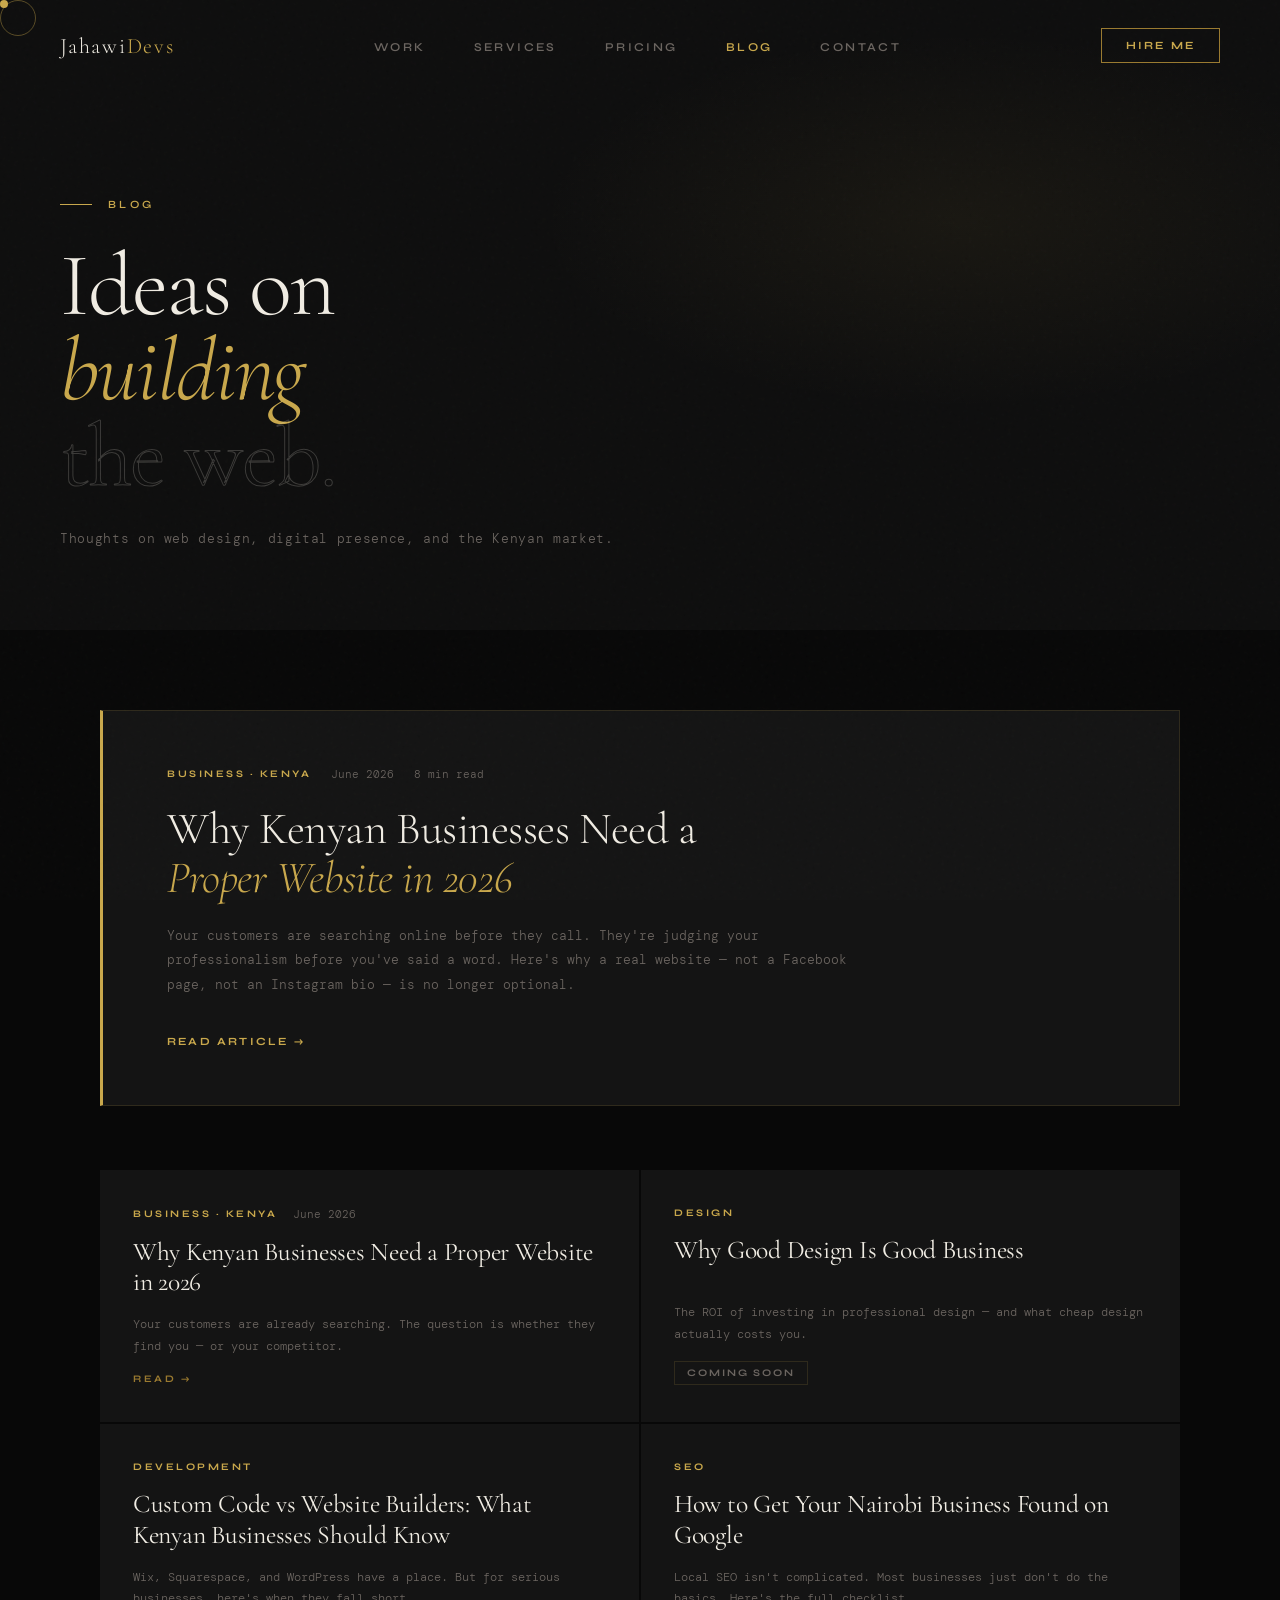
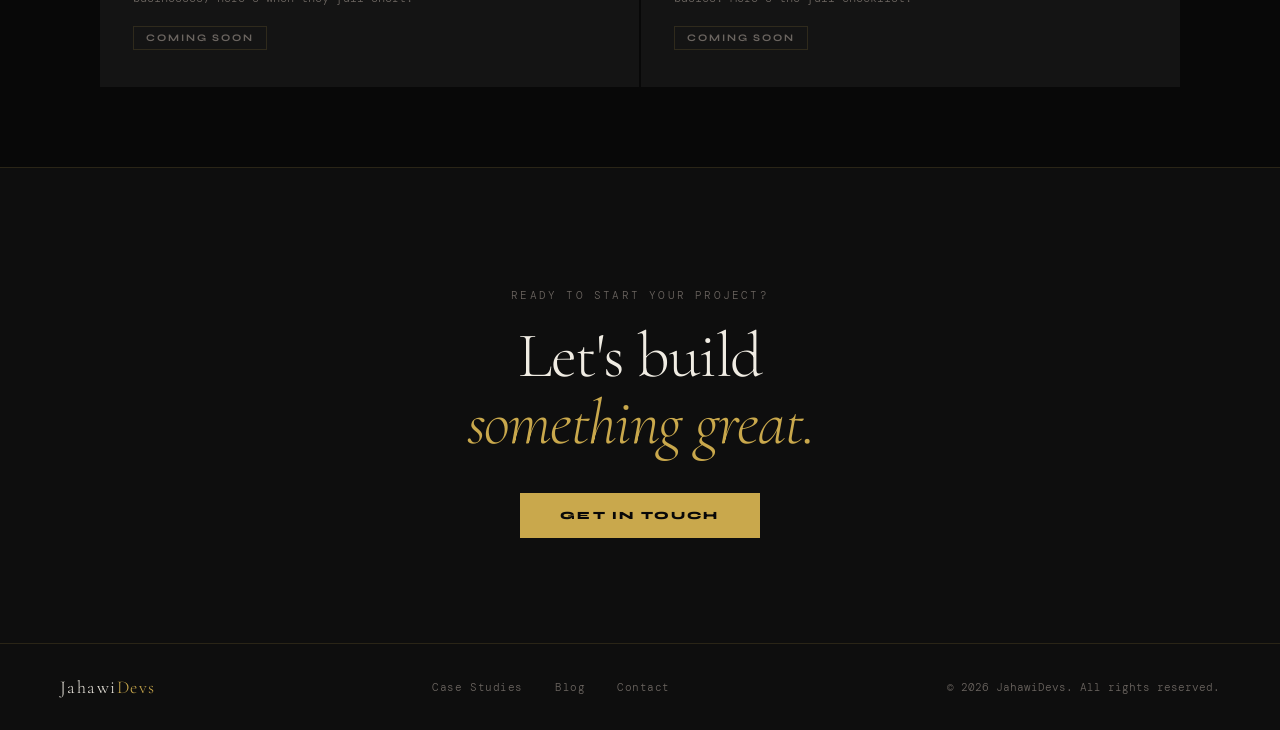
==== blog/index.html @ dc87ba96 "first commit" ====
<!doctype html>
<html lang="en">
<head>
  <meta charset="UTF-8" />
  <meta name="viewport" content="width=device-width, initial-scale=1.0" />
  <title>Blog — JahawiDevs | Web Design & Development Insights</title>
  <meta name="description" content="Thoughts on web design, digital presence, and why Kenyan businesses need to take their online identity seriously." />
  <meta property="og:title" content="Blog — JahawiDevs" />
  <meta property="og:description" content="Thoughts on web design, digital presence, and building for the Kenyan market." />
  <link rel="icon" type="image/svg+xml" href="../favicon.svg" />
  <meta name="theme-color" content="#c9a84c" />
  <link rel="preconnect" href="https://fonts.googleapis.com" />
  <link rel="preconnect" href="https://fonts.gstatic.com" crossorigin />
  <link href="https://fonts.googleapis.com/css2?family=Cormorant+Garamond:ital,wght@0,300;0,400;0,600;1,300;1,400&family=Syne:wght@400;600;700;800&family=DM+Mono:wght@300;400&display=swap" rel="stylesheet" />
  <link rel="stylesheet" href="../style.css" />
  <link rel="stylesheet" href="blog.css" />
</head>
<body>
  <div class="cursor" id="cursor"></div>
  <div class="cursor-ring" id="cursorRing"></div>

  <nav id="nav" class="scrolled">
    <a href="../index.html" class="nav-logo">Jahawi<span>Devs</span></a>
    <ul class="nav-links">
      <li><a href="../index.html#work">Work</a></li>
      <li><a href="../index.html#services">Services</a></li>
      <li><a href="../index.html#pricing">Pricing</a></li>
      <li><a href="index.html" style="color:var(--gold)">Blog</a></li>
      <li><a href="../index.html#contact">Contact</a></li>
    </ul>
    <a href="../index.html#contact" class="nav-cta">Hire Me</a>
    <button class="nav-hamburger" id="hamburger" aria-label="Open menu">
      <span></span><span></span><span></span>
    </button>
  </nav>

  <div class="nav-mobile-menu" id="mobileMenu">
    <button class="nav-mobile-close" id="mobileClose">✕</button>
    <a href="../index.html#work" class="mobile-link">Work</a>
    <a href="../index.html#services" class="mobile-link">Services</a>
    <a href="../index.html#pricing" class="mobile-link">Pricing</a>
    <a href="index.html" class="mobile-link">Blog</a>
    <a href="../index.html#contact" class="mobile-link">Contact</a>
  </div>

  <header class="blog-header">
    <div class="blog-header-bg"></div>
    <div class="blog-header-content">
      <div class="section-label reveal" style="margin-bottom:32px"><span>Blog</span></div>
      <h1 class="blog-header-title reveal">
        Ideas on<br /><em>building</em><br /><span class="outline">the web.</span>
      </h1>
      <p class="blog-header-sub reveal">Thoughts on web design, digital presence, and the Kenyan market.</p>
    </div>
  </header>

  <main class="blog-main">
    <!-- Featured post -->
    <a href="kenyan-businesses-website-2026.html" class="blog-featured reveal">
      <div class="blog-featured-meta">
        <span class="blog-tag">Business · Kenya</span>
        <span class="blog-date">June 2026</span>
        <span class="blog-read-time">8 min read</span>
      </div>
      <h2 class="blog-featured-title">Why Kenyan Businesses Need a<br /><em>Proper Website in 2026</em></h2>
      <p class="blog-featured-excerpt">Your customers are searching online before they call. They're judging your professionalism before you've said a word. Here's why a real website — not a Facebook page, not an Instagram bio — is no longer optional.</p>
      <span class="blog-read-link">Read Article →</span>
    </a>

    <!-- Post grid -->
    <div class="blog-grid">
      <!-- Placeholder cards — add more articles here -->
      <a href="kenyan-businesses-website-2026.html" class="blog-card reveal">
        <div class="blog-card-meta">
          <span class="blog-tag">Business · Kenya</span>
          <span class="blog-date">June 2026</span>
        </div>
        <h3 class="blog-card-title">Why Kenyan Businesses Need a Proper Website in 2026</h3>
        <p class="blog-card-excerpt">Your customers are already searching. The question is whether they find you — or your competitor.</p>
        <span class="blog-card-link">Read →</span>
      </a>

      <div class="blog-card blog-card-coming reveal">
        <div class="blog-card-meta">
          <span class="blog-tag">Design</span>
        </div>
        <h3 class="blog-card-title">Why Good Design Is Good Business</h3>
        <p class="blog-card-excerpt">The ROI of investing in professional design — and what cheap design actually costs you.</p>
        <span class="blog-card-coming-label">Coming Soon</span>
      </div>

      <div class="blog-card blog-card-coming reveal">
        <div class="blog-card-meta">
          <span class="blog-tag">Development</span>
        </div>
        <h3 class="blog-card-title">Custom Code vs Website Builders: What Kenyan Businesses Should Know</h3>
        <p class="blog-card-excerpt">Wix, Squarespace, and WordPress have a place. But for serious businesses, here's when they fall short.</p>
        <span class="blog-card-coming-label">Coming Soon</span>
      </div>

      <div class="blog-card blog-card-coming reveal">
        <div class="blog-card-meta">
          <span class="blog-tag">SEO</span>
        </div>
        <h3 class="blog-card-title">How to Get Your Nairobi Business Found on Google</h3>
        <p class="blog-card-excerpt">Local SEO isn't complicated. Most businesses just don't do the basics. Here's the full checklist.</p>
        <span class="blog-card-coming-label">Coming Soon</span>
      </div>
    </div>
  </main>

  <section class="blog-cta reveal">
    <p class="blog-cta-eyebrow">Ready to start your project?</p>
    <h2 class="blog-cta-heading">Let's build<br /><em>something great.</em></h2>
    <a href="../index.html#contact" class="btn-primary">Get in Touch</a>
  </section>

  <footer>
    <a href="../index.html" class="footer-logo">Jahawi<span>Devs</span></a>
    <nav class="footer-nav">
      <a href="../case-studies/divine-favour.html">Case Studies</a>
      <a href="index.html">Blog</a>
      <a href="../index.html#contact">Contact</a>
    </nav>
    <p class="footer-copy">© 2026 JahawiDevs. All rights reserved.</p>
  </footer>

  <script src="../script.js"></script>
</body>
</html>
---- style.css ----
:root {
  --black: #080808;
  --deep: #0e0e0e;
  --surface: #141414;
  --gold: #c9a84c;
  --gold-light: #e2c47a;
  --gold-dim: #9a7a30;
  --white: #f0ece3;
  --muted: #6b6560;
  --border: rgba(201, 168, 76, 0.15);
}

*,
*::before,
*::after {
  margin: 0;
  padding: 0;
  box-sizing: border-box;
}
html {
  scroll-behavior: smooth;
}
body {
  background: var(--black);
  color: var(--white);
  font-family: "Syne", sans-serif;
  overflow-x: hidden;
  cursor: none;
}

/* ─── CURSOR ─── */
.cursor {
  position: fixed;
  top: 0;
  left: 0;
  width: 8px;
  height: 8px;
  background: var(--gold);
  border-radius: 50%;
  pointer-events: none;
  z-index: 9999;
  will-change: transform;
}
.cursor-ring {
  position: fixed;
  top: 0;
  left: 0;
  width: 36px;
  height: 36px;
  border: 1px solid rgba(201, 168, 76, 0.4);
  border-radius: 50%;
  pointer-events: none;
  z-index: 9998;
  will-change: transform;
  transition:
    width 0.2s ease,
    height 0.2s ease,
    border-color 0.2s ease;
}
body:has(a:hover) .cursor-ring,
body:has(button:hover) .cursor-ring {
  width: 56px;
  height: 56px;
  border-color: var(--gold);
}

/* ─── NOISE ─── */
body::before {
  content: "";
  position: fixed;
  inset: 0;
  background-image: url("data:image/svg+xml,%3Csvg viewBox='0 0 256 256' xmlns='http://www.w3.org/2000/svg'%3E%3Cfilter id='noise'%3E%3CfeTurbulence type='fractalNoise' baseFrequency='0.9' numOctaves='4' stitchTiles='stitch'/%3E%3C/filter%3E%3Crect width='100%25' height='100%25' filter='url(%23noise)' opacity='0.04'/%3E%3C/svg%3E");
  pointer-events: none;
  z-index: 9997;
  opacity: 0.5;
}

/* ─── NAV ─── */
#nav {
  position: fixed;
  top: 0;
  left: 0;
  right: 0;
  z-index: 100;
  padding: 28px 60px;
  display: flex;
  align-items: center;
  justify-content: space-between;
  border-bottom: 1px solid transparent;
  transition: all 0.4s ease;
}
#nav.scrolled {
  background: rgba(8, 8, 8, 0.92);
  backdrop-filter: blur(20px);
  border-bottom-color: var(--border);
  padding: 20px 60px;
}
.nav-logo {
  font-family: "Cormorant Garamond", serif;
  font-size: 22px;
  font-weight: 300;
  letter-spacing: 0.08em;
  color: var(--white);
  text-decoration: none;
}
.nav-logo span {
  color: var(--gold);
}
.nav-links {
  display: flex;
  gap: 48px;
  list-style: none;
}
.nav-links a {
  color: var(--muted);
  text-decoration: none;
  font-size: 12px;
  font-weight: 600;
  letter-spacing: 0.2em;
  text-transform: uppercase;
  transition: color 0.3s;
}
.nav-links a:hover {
  color: var(--gold);
}
.nav-cta {
  background: transparent;
  border: 1px solid var(--gold-dim);
  color: var(--gold);
  padding: 10px 24px;
  font-family: "Syne", sans-serif;
  font-size: 11px;
  font-weight: 700;
  letter-spacing: 0.2em;
  text-transform: uppercase;
  cursor: none;
  transition: all 0.3s;
  text-decoration: none;
}
.nav-cta:hover {
  background: var(--gold);
  color: var(--black);
}

/* Mobile hamburger */
.nav-hamburger {
  display: none;
  flex-direction: column;
  gap: 5px;
  cursor: none;
  background: none;
  border: none;
  padding: 4px;
}
.nav-hamburger span {
  display: block;
  width: 24px;
  height: 1px;
  background: var(--white);
  transition: all 0.3s;
}
.nav-hamburger.open span:nth-child(1) {
  transform: translateY(6px) rotate(45deg);
}
.nav-hamburger.open span:nth-child(2) {
  opacity: 0;
}
.nav-hamburger.open span:nth-child(3) {
  transform: translateY(-6px) rotate(-45deg);
}

.nav-mobile-menu {
  display: none;
  position: fixed;
  inset: 0;
  background: rgba(8, 8, 8, 0.97);
  backdrop-filter: blur(20px);
  z-index: 99;
  flex-direction: column;
  align-items: center;
  justify-content: center;
  gap: 48px;
}
.nav-mobile-menu.open {
  display: flex;
}
.nav-mobile-menu a {
  font-family: "Cormorant Garamond", serif;
  font-size: 48px;
  font-weight: 300;
  color: var(--white);
  text-decoration: none;
  letter-spacing: -0.01em;
  transition: color 0.3s;
}
.nav-mobile-menu a:hover {
  color: var(--gold);
}
.nav-mobile-close {
  position: absolute;
  top: 28px;
  right: 28px;
  background: none;
  border: none;
  color: var(--muted);
  font-size: 28px;
  cursor: none;
  line-height: 1;
}

/* ─── HERO ─── */
.hero {
  min-height: 100vh;
  display: flex;
  align-items: center;
  padding: 120px 60px 0;
  position: relative;
  overflow: hidden;
}
.hero-bg {
  position: absolute;
  inset: 0;
  background:
    radial-gradient(
      ellipse 65% 55% at 72% 50%,
      rgba(201, 168, 76, 0.08) 0%,
      transparent 65%
    ),
    radial-gradient(
      ellipse 45% 65% at 18% 82%,
      rgba(201, 168, 76, 0.05) 0%,
      transparent 55%
    );
}
.hero-line {
  position: absolute;
  top: 0;
  bottom: 0;
  right: 38%;
  width: 1px;
  background: linear-gradient(
    to bottom,
    transparent,
    rgba(201, 168, 76, 0.35) 30%,
    rgba(201, 168, 76, 0.35) 70%,
    transparent
  );
  opacity: 0;
  animation: fadeIn 1.2s 0.8s forwards;
}
.hero-content {
  position: relative;
  z-index: 2;
  max-width: 760px;
  opacity: 0;
  transform: translateY(30px);
  animation: heroIn 1s 0.3s cubic-bezier(0.16, 1, 0.3, 1) forwards;
}
.hero-eyebrow {
  display: flex;
  align-items: center;
  gap: 16px;
  margin-bottom: 40px;
}
.hero-eyebrow::before {
  content: "";
  width: 48px;
  height: 1px;
  background: var(--gold);
}
.hero-eyebrow span {
  font-size: 11px;
  font-weight: 600;
  letter-spacing: 0.3em;
  text-transform: uppercase;
  color: var(--gold);
}
.hero-title {
  font-family: "Cormorant Garamond", serif;
  font-size: clamp(64px, 8vw, 110px);
  font-weight: 300;
  line-height: 0.95;
  letter-spacing: -0.02em;
  margin-bottom: 16px;
}
.hero-title em {
  font-style: italic;
  color: var(--gold);
}
.hero-title .outline {
  -webkit-text-stroke: 1px rgba(240, 236, 227, 0.25);
  color: transparent;
}
.hero-sub {
  font-family: "DM Mono", monospace;
  font-size: 13px;
  font-weight: 300;
  color: var(--muted);
  letter-spacing: 0.08em;
  margin: 40px 0 56px;
  max-width: 480px;
  line-height: 1.8;
}
.hero-actions {
  display: flex;
  gap: 20px;
  align-items: center;
}
.btn-primary {
  background: var(--gold);
  color: var(--black);
  padding: 16px 40px;
  font-family: "Syne", sans-serif;
  font-size: 11px;
  font-weight: 800;
  letter-spacing: 0.2em;
  text-transform: uppercase;
  text-decoration: none;
  transition:
    background 0.3s,
    transform 0.3s;
  cursor: none;
}
.btn-primary:hover {
  background: var(--gold-light);
  transform: translateY(-2px);
}
.btn-ghost {
  color: var(--muted);
  font-size: 11px;
  font-weight: 600;
  letter-spacing: 0.2em;
  text-transform: uppercase;
  text-decoration: none;
  display: flex;
  align-items: center;
  gap: 10px;
  transition: color 0.3s;
  cursor: none;
}
.btn-ghost::after {
  content: "→";
  transition: transform 0.3s;
}
.btn-ghost:hover {
  color: var(--white);
}
.btn-ghost:hover::after {
  transform: translateX(6px);
}

.hero-scroll {
  position: absolute;
  bottom: 48px;
  left: 60px;
  display: flex;
  align-items: center;
  gap: 16px;
  opacity: 0;
  animation: fadeIn 1s 1.4s forwards;
}
.scroll-line {
  width: 1px;
  height: 48px;
  background: linear-gradient(to bottom, var(--gold), transparent);
  animation: scrollPulse 2s ease-in-out infinite;
}
.scroll-text {
  font-size: 10px;
  font-weight: 600;
  letter-spacing: 0.3em;
  text-transform: uppercase;
  color: var(--muted);
  writing-mode: vertical-rl;
}

/* ─── MARQUEE ─── */
.marquee-wrap {
  overflow: hidden;
  border-top: 1px solid var(--border);
  border-bottom: 1px solid var(--border);
  padding: 20px 0;
  background: var(--deep);
}
.marquee-track {
  display: flex;
  animation: marquee 20s linear infinite;
  width: max-content;
}
.marquee-item {
  display: flex;
  align-items: center;
  gap: 32px;
  padding: 0 32px;
  white-space: nowrap;
  font-size: 11px;
  font-weight: 600;
  letter-spacing: 0.25em;
  text-transform: uppercase;
  color: var(--muted);
}
.marquee-dot {
  width: 4px;
  height: 4px;
  border-radius: 50%;
  background: var(--gold);
  flex-shrink: 0;
}

/* ─── SECTIONS ─── */
section {
  padding: 120px 60px;
}
.section-label {
  display: flex;
  align-items: center;
  gap: 16px;
  margin-bottom: 80px;
}
.section-label::before {
  content: "";
  width: 32px;
  height: 1px;
  background: var(--gold);
}
.section-label span {
  font-size: 11px;
  font-weight: 600;
  letter-spacing: 0.3em;
  text-transform: uppercase;
  color: var(--gold);
}

/* ─── ABOUT ─── */
.about {
  background: var(--deep);
}
.about-grid {
  display: grid;
  grid-template-columns: 1fr 1fr;
  gap: 80px;
  align-items: start;
}
.about-heading {
  font-family: "Cormorant Garamond", serif;
  font-size: clamp(40px, 4vw, 60px);
  font-weight: 300;
  line-height: 1.1;
  letter-spacing: -0.01em;
}
.about-heading em {
  font-style: italic;
  color: var(--gold);
}
.about-body p {
  font-family: "DM Mono", monospace;
  font-size: 14px;
  font-weight: 300;
  color: var(--muted);
  line-height: 1.9;
  margin-bottom: 24px;
}
.about-body p strong {
  color: var(--white);
  font-weight: 400;
}
.about-stats {
  display: grid;
  grid-template-columns: 1fr 1fr;
  gap: 1px;
  background: var(--border);
  margin-top: 48px;
  border: 1px solid var(--border);
}
.stat {
  background: var(--deep);
  padding: 28px 24px;
}
.stat-num {
  font-family: "Cormorant Garamond", serif;
  font-size: 48px;
  font-weight: 300;
  color: var(--gold);
  line-height: 1;
  display: block;
}
.stat-label {
  font-size: 10px;
  font-weight: 600;
  letter-spacing: 0.2em;
  text-transform: uppercase;
  color: var(--muted);
  margin-top: 8px;
  display: block;
}

/* ─── SERVICES ─── */
.services {
  background: var(--black);
}
.services-heading {
  font-family: "Cormorant Garamond", serif;
  font-size: clamp(40px, 5vw, 72px);
  font-weight: 300;
  line-height: 1.05;
  letter-spacing: -0.02em;
  margin-bottom: 80px;
  max-width: 700px;
}
.services-heading em {
  font-style: italic;
  color: var(--gold);
}
.services-list {
  display: flex;
  flex-direction: column;
}
.service-item {
  border-top: 1px solid var(--border);
  padding: 40px 0;
  display: grid;
  grid-template-columns: 60px 1fr 1fr auto;
  gap: 40px;
  align-items: center;
  transition: padding-left 0.3s ease;
  cursor: none;
}
.service-item:last-child {
  border-bottom: 1px solid var(--border);
}
.service-item:hover {
  padding-left: 20px;
}
.service-item:hover .service-num {
  color: var(--gold);
}
.service-num {
  font-family: "DM Mono", monospace;
  font-size: 12px;
  color: var(--muted);
  transition: color 0.3s;
}
.service-name {
  font-family: "Cormorant Garamond", serif;
  font-size: 28px;
  font-weight: 400;
  letter-spacing: -0.01em;
}
.service-desc {
  font-family: "DM Mono", monospace;
  font-size: 12px;
  color: var(--muted);
  line-height: 1.7;
  font-weight: 300;
}
.service-arrow {
  color: var(--gold-dim);
  font-size: 20px;
  transition:
    transform 0.3s,
    color 0.3s;
}
.service-item:hover .service-arrow {
  transform: translate(6px, -6px);
  color: var(--gold);
}

/* ─── WORK ─── */
.work {
  background: var(--deep);
}
.work-header {
  margin-bottom: 72px;
}
.work-heading {
  font-family: "Cormorant Garamond", serif;
  font-size: clamp(40px, 5vw, 72px);
  font-weight: 300;
  letter-spacing: -0.02em;
  margin-bottom: 16px;
}
.work-heading em {
  font-style: italic;
  color: var(--gold);
}
.work-sub {
  font-family: "DM Mono", monospace;
  font-size: 12px;
  color: var(--muted);
  font-weight: 300;
}
/* ─── PROJECT CARDS ─── */
.projects-grid {
  display: flex;
  flex-direction: column;
  gap: 2px;
}

.project-card {
  background: var(--surface);
  overflow: hidden;
  transition: background 0.3s;
  cursor: none;
}
.project-card:not(.project-cta):hover {
  background: #181818;
}
.project-card:not(.project-cta) {
  border-left: 2px solid transparent;
  transition:
    background 0.3s,
    border-color 0.3s;
}
.project-card:not(.project-cta):first-child {
  border-left-color: var(--gold);
}
.project-card:not(.project-cta):hover {
  border-left-color: var(--gold);
}

.project-card-inner {
  display: grid;
  grid-template-columns: 1fr 1.4fr 1fr auto;
  gap: 40px;
  align-items: start;
  padding: 48px 48px;
}

.project-col-main {
  display: flex;
  flex-direction: column;
  gap: 16px;
}
.project-tag {
  font-size: 10px;
  font-weight: 700;
  letter-spacing: 0.3em;
  text-transform: uppercase;
  color: var(--gold);
}
.project-title {
  font-family: "Cormorant Garamond", serif;
  font-size: clamp(28px, 2.5vw, 40px);
  font-weight: 300;
  line-height: 1.05;
  letter-spacing: -0.01em;
  color: var(--white);
}

.project-col-desc {
  padding-top: 4px;
}
.project-desc {
  font-family: "DM Mono", monospace;
  font-size: 12px;
  color: var(--muted);
  line-height: 1.9;
  font-weight: 300;
  margin: 0;
}

.project-col-meta {
  padding-top: 4px;
  display: flex;
  flex-direction: column;
  gap: 16px;
}
.project-tags-row {
  display: flex;
  gap: 8px;
  flex-wrap: wrap;
}
.project-tech-tag {
  font-family: "DM Mono", monospace;
  font-size: 11px;
  color: var(--gold);
  border: 1px solid var(--gold-dim);
  padding: 4px 10px;
  font-weight: 300;
  letter-spacing: 0.05em;
}
.project-live-link {
  font-family: "DM Mono", monospace;
  font-size: 11px;
  color: var(--muted);
  text-decoration: none;
  letter-spacing: 0.04em;
  font-weight: 300;
  transition: color 0.3s;
  cursor: none;
}
.project-live-link:hover {
  color: var(--gold);
}

.project-col-cta {
  display: flex;
  flex-direction: column;
  align-items: flex-end;
  justify-content: space-between;
  height: 100%;
  gap: 32px;
  min-height: 120px;
}
.project-num {
  font-family: "DM Mono", monospace;
  font-size: 11px;
  color: var(--muted);
  font-weight: 300;
}
.project-cs-btn {
  display: inline-block;
  font-family: "Syne", sans-serif;
  font-size: 10px;
  font-weight: 700;
  letter-spacing: 0.2em;
  text-transform: uppercase;
  color: var(--gold);
  text-decoration: none;
  border: 1px solid var(--gold-dim);
  padding: 10px 20px;
  white-space: nowrap;
  transition: all 0.3s;
  cursor: none;
}
.project-cs-btn:hover {
  background: var(--gold);
  color: var(--black);
  border-color: var(--gold);
}

/* CTA card */
.project-cta {
  background: var(--surface);
  display: flex;
  align-items: center;
  justify-content: center;
  min-height: 160px;
  border: 1px solid var(--border);
  cursor: none;
  transition:
    border-color 0.3s,
    background 0.3s;
}
.project-cta:hover {
  background: #141414;
  border-color: rgba(201, 168, 76, 0.3);
}
.project-cta-inner {
  text-align: center;
  padding: 40px;
  display: flex;
  flex-direction: column;
  align-items: center;
  gap: 16px;
}
.project-cta-icon {
  font-family: "Cormorant Garamond", serif;
  font-size: 48px;
  font-weight: 300;
  color: var(--border);
  line-height: 1;
  transition: color 0.3s;
}
.project-cta:hover .project-cta-icon {
  color: rgba(201, 168, 76, 0.3);
}
.project-cta-text {
  font-family: "Cormorant Garamond", serif;
  font-size: 24px;
  font-weight: 300;
  color: var(--muted);
  line-height: 1.2;
  letter-spacing: -0.01em;
  transition: color 0.3s;
}
.project-cta:hover .project-cta-text {
  color: var(--white);
}
.project-cta-btn {
  display: inline-block;
  font-size: 10px;
  font-weight: 700;
  letter-spacing: 0.25em;
  text-transform: uppercase;
  color: var(--gold);
  text-decoration: none;
  border: 1px solid var(--gold-dim);
  padding: 10px 24px;
  transition: all 0.3s;
  cursor: none;
}
.project-cta-btn:hover {
  background: var(--gold);
  color: var(--black);
  border-color: var(--gold);
}

/* Responsive */
@media (max-width: 1100px) {
  .project-card-inner {
    grid-template-columns: 1fr 1fr;
    gap: 32px;
  }
  .project-col-cta {
    grid-column: span 2;
    flex-direction: row;
    align-items: center;
    min-height: auto;
    justify-content: space-between;
  }
}
@media (max-width: 700px) {
  .project-card-inner {
    grid-template-columns: 1fr;
    padding: 32px 28px;
    gap: 24px;
  }
  .project-col-cta {
    grid-column: span 1;
    flex-direction: row;
    align-items: center;
    min-height: auto;
    justify-content: space-between;
  }
}
/* ─── PROCESS ─── */
.process {
  background: var(--black);
}
.process-heading {
  font-family: "Cormorant Garamond", serif;
  font-size: clamp(40px, 5vw, 72px);
  font-weight: 300;
  letter-spacing: -0.02em;
  margin-bottom: 80px;
  max-width: 600px;
}
.process-heading em {
  font-style: italic;
  color: var(--gold);
}
.process-steps {
  display: grid;
  grid-template-columns: repeat(4, 1fr);
  gap: 2px;
}
.process-step {
  background: var(--surface);
  padding: 48px 32px;
  position: relative;
  overflow: hidden;
  transition: background 0.3s;
}
.process-step::before {
  content: "";
  position: absolute;
  top: 0;
  left: 0;
  right: 0;
  height: 2px;
  background: var(--gold);
  transform: scaleX(0);
  transform-origin: left;
  transition: transform 0.4s;
}
.process-step:hover::before {
  transform: scaleX(1);
}
.process-step:hover {
  background: #1a1a1a;
}
.step-num {
  font-family: "Cormorant Garamond", serif;
  font-size: 72px;
  font-weight: 300;
  color: rgba(201, 168, 76, 0.22);
  line-height: 1;
  margin-bottom: 32px;
}
.step-title {
  font-size: 16px;
  font-weight: 700;
  letter-spacing: 0.05em;
  margin-bottom: 16px;
  color: var(--white);
}
.step-desc {
  font-family: "DM Mono", monospace;
  font-size: 12px;
  color: var(--muted);
  line-height: 1.8;
  font-weight: 300;
}

/* ─── TESTIMONIAL ─── */
.testimonial {
  background: var(--deep);
  text-align: center;
  padding: 120px 120px;
}
.testimonial-quote {
  font-family: "Cormorant Garamond", serif;
  font-size: clamp(28px, 3.5vw, 48px);
  font-weight: 300;
  font-style: italic;
  line-height: 1.4;
  color: var(--white);
  max-width: 900px;
  margin: 0 auto 48px;
  position: relative;
}
.testimonial-quote::before {
  content: "\201C";
  font-size: 120px;
  color: var(--gold);
  opacity: 0.3;
  position: absolute;
  top: -40px;
  left: -20px;
  line-height: 1;
  font-style: normal;
}
.testimonial-divider {
  width: 40px;
  height: 1px;
  background: var(--gold-dim);
  margin: 0 auto 20px;
}
.testimonial-author {
  font-size: 11px;
  font-weight: 600;
  letter-spacing: 0.3em;
  text-transform: uppercase;
  color: var(--gold);
}
.testimonial-role {
  font-family: "DM Mono", monospace;
  font-size: 11px;
  color: var(--muted);
  margin-top: 6px;
  font-weight: 300;
}

/* ─── CONTACT ─── */
.contact {
  background: var(--black);
  text-align: center;
  padding: 120px 40px;
}
.contact-heading {
  font-family: "Cormorant Garamond", serif;
  font-size: clamp(52px, 8vw, 120px);
  font-weight: 300;
  line-height: 0.9;
  letter-spacing: -0.03em;
  margin-bottom: 48px;
}
.contact-heading em {
  font-style: italic;
  color: var(--gold);
}
.contact-heading .outline {
  -webkit-text-stroke: 1px rgba(240, 236, 227, 0.2);
  color: transparent;
}
.contact-sub {
  font-family: "DM Mono", monospace;
  font-size: 13px;
  color: var(--muted);
  margin-bottom: 56px;
  font-weight: 300;
  letter-spacing: 0.05em;
}
.contact-email {
  display: block;
  font-family: "Cormorant Garamond", serif;
  font-size: clamp(18px, 2.5vw, 28px);
  font-weight: 300;
  color: var(--gold);
  text-decoration: none;
  letter-spacing: 0.05em;
  border-bottom: 1px solid var(--gold-dim);
  padding-bottom: 4px;
  width: fit-content;
  margin: 0 auto 64px;
  transition:
    color 0.3s,
    border-color 0.3s;
}
.contact-email:hover {
  color: var(--gold-light);
  border-bottom-color: var(--gold-light);
}
.contact-links {
  display: flex;
  justify-content: center;
  gap: 40px;
  flex-wrap: wrap;
}
.contact-link {
  font-size: 11px;
  font-weight: 600;
  letter-spacing: 0.25em;
  text-transform: uppercase;
  color: var(--muted);
  text-decoration: none;
  transition: color 0.3s;
  cursor: none;
}
.contact-link:hover {
  color: var(--gold);
}

/* ─── FOOTER ─── */
footer {
  background: var(--deep);
  border-top: 1px solid var(--border);
  padding: 32px 60px;
  display: flex;
  align-items: center;
  justify-content: space-between;
}
.footer-logo {
  font-family: "Cormorant Garamond", serif;
  font-size: 18px;
  font-weight: 300;
  letter-spacing: 0.08em;
  color: var(--white);
  text-decoration: none;
}
.footer-logo span {
  color: var(--gold);
}
.footer-copy {
  font-family: "DM Mono", monospace;
  font-size: 11px;
  color: var(--muted);
  font-weight: 300;
}

/* ─── ANIMATIONS ─── */
@keyframes heroIn {
  to {
    opacity: 1;
    transform: translateY(0);
  }
}
@keyframes fadeIn {
  to {
    opacity: 1;
  }
}
@keyframes marquee {
  from {
    transform: translateX(0);
  }
  to {
    transform: translateX(-50%);
  }
}
@keyframes scrollPulse {
  0%,
  100% {
    opacity: 0.4;
  }
  50% {
    opacity: 1;
  }
}

/* ─── REVEAL ─── */
.reveal {
  opacity: 0;
  transform: translateY(24px);
  transition:
    opacity 0.8s cubic-bezier(0.16, 1, 0.3, 1),
    transform 0.8s cubic-bezier(0.16, 1, 0.3, 1);
}
.reveal.visible {
  opacity: 1;
  transform: translateY(0);
}

/* ─── RESPONSIVE ─── */
@media (max-width: 900px) {
  #nav {
    padding: 24px 28px;
  }
  #nav.scrolled {
    padding: 16px 28px;
  }
  .nav-links,
  .nav-cta {
    display: none;
  }
  .nav-hamburger {
    display: flex;
  }
  .hero {
    padding: 0 28px;
  }
  .hero-scroll {
    left: 28px;
  }
  section {
    padding: 80px 28px;
  }
  .about-grid {
    grid-template-columns: 1fr;
    gap: 48px;
  }

  /* Work grid on mobile */
  .projects-grid {
    grid-template-columns: 1fr;
  }
  .projects-grid .project-card:first-child {
    grid-column: span 1;
    flex-direction: column;
  }
  .projects-grid .project-card:first-child .project-image {
    flex: none;
    height: auto;
    min-height: auto;
    aspect-ratio: 16/10;
  }
  .projects-grid .project-card:first-child .project-meta {
    padding: 32px 28px 28px;
  }

  .process-steps {
    grid-template-columns: 1fr 1fr;
  }
  .service-item {
    grid-template-columns: 40px 1fr;
  }
  .service-desc,
  .service-arrow {
    display: none;
  }
  .testimonial {
    padding: 80px 28px;
  }
  .testimonial-quote::before {
    left: 0;
  }
  footer {
    flex-direction: column;
    gap: 16px;
    text-align: center;
  }
  .contact {
    padding: 80px 28px;
  }
}

@media (max-width: 560px) {
  .process-steps {
    grid-template-columns: 1fr;
  }
  .hero-title {
    font-size: clamp(52px, 14vw, 80px);
  }
  .project-cta {
    min-height: 260px;
  }
}

/* ─── TESTIMONIALS (updated to grid) ─── */
.testimonials-section {
  background: var(--deep);
  padding: 120px 60px;
}
.testimonials-grid {
  display: grid;
  grid-template-columns: 1fr 1fr;
  gap: 2px;
}
.testimonial-card {
  background: var(--surface);
  padding: 64px 56px;
  position: relative;
}
.testimonial-card .testimonial-quote {
  font-family: "Cormorant Garamond", serif;
  font-size: clamp(20px, 2vw, 30px);
  font-weight: 300;
  font-style: italic;
  line-height: 1.5;
  color: var(--white);
  margin-bottom: 40px;
  position: relative;
}
.testimonial-card .testimonial-quote::before {
  content: "\201C";
  font-size: 100px;
  color: var(--gold);
  opacity: 0.3;
  position: absolute;
  top: -32px;
  left: -12px;
  line-height: 1;
  font-style: normal;
}
.testimonial-card .testimonial-divider {
  width: 32px;
  height: 1px;
  background: var(--gold-dim);
  margin-bottom: 16px;
}
.testimonial-card .testimonial-author {
  font-size: 11px;
  font-weight: 600;
  letter-spacing: 0.3em;
  text-transform: uppercase;
  color: var(--gold);
}
.testimonial-card .testimonial-role {
  font-family: "DM Mono", monospace;
  font-size: 11px;
  color: var(--muted);
  margin-top: 6px;
  font-weight: 300;
}

/* ─── PRICING ─── */
.pricing {
  background: var(--black);
}
.pricing-heading {
  font-family: "Cormorant Garamond", serif;
  font-size: clamp(40px, 5vw, 72px);
  font-weight: 300;
  line-height: 1.05;
  letter-spacing: -0.02em;
  margin-bottom: 16px;
}
.pricing-heading em {
  font-style: italic;
  color: var(--gold);
}
.pricing-sub {
  font-family: "DM Mono", monospace;
  font-size: 12px;
  color: var(--muted);
  font-weight: 300;
  margin-bottom: 72px;
  letter-spacing: 0.04em;
}
.pricing-grid {
  display: grid;
  grid-template-columns: repeat(4, 1fr);
  gap: 2px;
}
.pricing-card {
  background: var(--surface);
  padding: 40px 32px 36px;
  display: flex;
  flex-direction: column;
  gap: 24px;
  position: relative;
  transition: background 0.3s;
}
.pricing-card:hover {
  background: #181818;
}

.pricing-card-featured {
  background: #111;
  border-top: 2px solid var(--gold);
}
.pricing-card-featured:hover {
  background: #161616;
}

.pricing-badge {
  position: absolute;
  top: -1px;
  right: 28px;
  background: var(--gold);
  color: var(--black);
  font-size: 9px;
  font-weight: 800;
  letter-spacing: 0.2em;
  text-transform: uppercase;
  padding: 5px 12px;
}

.pricing-card-top {
  display: flex;
  flex-direction: column;
  gap: 16px;
}
.pricing-tier {
  font-size: 10px;
  font-weight: 700;
  letter-spacing: 0.3em;
  text-transform: uppercase;
  color: var(--muted);
}
.pricing-card-featured .pricing-tier {
  color: var(--gold);
}

.pricing-amount {
  display: flex;
  align-items: baseline;
  gap: 6px;
}
.pricing-currency {
  font-family: "DM Mono", monospace;
  font-size: 13px;
  color: var(--muted);
  font-weight: 300;
}
.pricing-num {
  font-family: "Cormorant Garamond", serif;
  font-size: clamp(36px, 3vw, 52px);
  font-weight: 300;
  color: var(--white);
  line-height: 1;
  letter-spacing: -0.02em;
}
.pricing-card-featured .pricing-num {
  color: var(--gold-light);
}

.pricing-amount-custom {
  align-items: center;
}
.pricing-num-custom {
  font-family: "Cormorant Garamond", serif;
  font-size: clamp(28px, 2.5vw, 40px);
  font-weight: 300;
  color: var(--gold);
  font-style: italic;
  letter-spacing: -0.01em;
  line-height: 1;
}

.pricing-desc {
  font-family: "DM Mono", monospace;
  font-size: 12px;
  color: var(--muted);
  line-height: 1.8;
  font-weight: 300;
  flex: 0;
}

.pricing-features {
  list-style: none;
  display: flex;
  flex-direction: column;
  gap: 12px;
  flex: 1;
  padding-top: 4px;
  border-top: 1px solid var(--border);
}
.pricing-features li {
  font-family: "DM Mono", monospace;
  font-size: 12px;
  color: var(--muted);
  font-weight: 300;
  padding-left: 16px;
  position: relative;
  line-height: 1.5;
}
.pricing-features li::before {
  content: "—";
  position: absolute;
  left: 0;
  color: var(--gold-dim);
  font-size: 10px;
}
.pricing-card-featured .pricing-features li {
  color: rgba(240, 236, 227, 0.7);
}

.pricing-cta {
  display: block;
  text-align: center;
  font-size: 10px;
  font-weight: 700;
  letter-spacing: 0.25em;
  text-transform: uppercase;
  color: var(--gold);
  text-decoration: none;
  border: 1px solid var(--gold-dim);
  padding: 12px 24px;
  transition: all 0.3s;
  cursor: none;
  margin-top: 8px;
}
.pricing-cta:hover {
  background: var(--gold);
  color: var(--black);
  border-color: var(--gold);
}
.pricing-cta-featured {
  background: var(--gold);
  color: var(--black);
  border-color: var(--gold);
}
.pricing-cta-featured:hover {
  background: var(--gold-light);
  border-color: var(--gold-light);
}

.pricing-note {
  font-family: "DM Mono", monospace;
  font-size: 12px;
  color: var(--muted);
  font-weight: 300;
  margin-top: 40px;
  text-align: center;
  line-height: 1.8;
}
.pricing-note a {
  color: var(--gold);
  text-decoration: none;
  border-bottom: 1px solid var(--gold-dim);
  transition: color 0.3s;
}
.pricing-note a:hover {
  color: var(--gold-light);
}

/* ─── CONTACT METHODS ─── */
.contact-methods {
  display: flex;
  justify-content: center;
  gap: 2px;
  margin-bottom: 48px;
  flex-wrap: wrap;
}
.contact-method {
  display: flex;
  flex-direction: column;
  gap: 8px;
  padding: 28px 48px;
  background: var(--surface);
  text-decoration: none;
  border: 1px solid transparent;
  transition:
    border-color 0.3s,
    background 0.3s;
  cursor: none;
  min-width: 240px;
  text-align: center;
  align-items: center;
}
.contact-method:hover {
  border-color: var(--border);
  background: #141414;
}
.contact-method-label {
  font-size: 10px;
  font-weight: 700;
  letter-spacing: 0.3em;
  text-transform: uppercase;
  color: var(--muted);
}
.contact-method-value {
  font-family: "Cormorant Garamond", serif;
  font-size: 20px;
  font-weight: 300;
  color: var(--gold);
  letter-spacing: 0.04em;
}

/* ─── RESPONSIVE ADDITIONS ─── */
@media (max-width: 1100px) {
  .pricing-grid {
    grid-template-columns: 1fr 1fr;
  }
}
@media (max-width: 900px) {
  .testimonials-section {
    padding: 80px 28px;
  }
  .testimonials-grid {
    grid-template-columns: 1fr;
  }
  .testimonial-card {
    padding: 48px 32px;
  }
  .pricing-grid {
    grid-template-columns: 1fr 1fr;
  }
  .contact-methods {
    flex-direction: column;
    align-items: center;
  }
  .contact-method {
    min-width: 280px;
  }
}
@media (max-width: 600px) {
  .pricing-grid {
    grid-template-columns: 1fr;
  }
}

/* ─── CONTACT FORM ─── */
.contact-form {
  max-width: 760px;
  margin: 0 auto 64px;
  text-align: left;
  display: flex;
  flex-direction: column;
  gap: 2px;
}
.form-row {
  display: grid;
  grid-template-columns: 1fr 1fr;
  gap: 2px;
}
.form-group {
  display: flex;
  flex-direction: column;
  gap: 10px;
  background: var(--surface);
  padding: 20px 24px;
}
.form-group-full {
  grid-column: span 2;
}
.form-group label {
  font-size: 10px;
  font-weight: 700;
  letter-spacing: 0.25em;
  text-transform: uppercase;
  color: var(--gold-dim);
}
.form-optional {
  color: var(--muted);
  font-weight: 400;
  text-transform: none;
  letter-spacing: 0;
}
.form-group input,
.form-group select,
.form-group textarea {
  background: transparent;
  border: none;
  border-bottom: 1px solid var(--border);
  color: var(--white);
  font-family: "DM Mono", monospace;
  font-size: 13px;
  font-weight: 300;
  padding: 8px 0;
  outline: none;
  transition: border-color 0.3s;
  width: 100%;
  -webkit-appearance: none;
  appearance: none;
}
.form-group select {
  cursor: none;
  background-image: url("data:image/svg+xml,%3Csvg xmlns='http://www.w3.org/2000/svg' width='12' height='8' viewBox='0 0 12 8'%3E%3Cpath d='M1 1l5 5 5-5' stroke='%236b6560' stroke-width='1.5' fill='none' stroke-linecap='round'/%3E%3C/svg%3E");
  background-repeat: no-repeat;
  background-position: right 4px center;
  padding-right: 24px;
}
.form-group select option {
  background: var(--deep);
  color: var(--white);
}
.form-group input:focus,
.form-group select:focus,
.form-group textarea:focus {
  border-bottom-color: var(--gold);
}
.form-group input::placeholder,
.form-group textarea::placeholder {
  color: var(--muted);
}
.form-group textarea {
  resize: vertical;
  min-height: 120px;
  line-height: 1.8;
}
.form-submit {
  display: flex;
  align-items: center;
  justify-content: center;
  gap: 16px;
  background: var(--gold);
  color: var(--black);
  border: none;
  padding: 18px 48px;
  font-family: "Syne", sans-serif;
  font-size: 11px;
  font-weight: 800;
  letter-spacing: 0.2em;
  text-transform: uppercase;
  cursor: none;
  transition:
    background 0.3s,
    transform 0.3s;
  margin-top: 8px;
  align-self: flex-start;
}
.form-submit:hover {
  background: var(--gold-light);
  transform: translateY(-2px);
}
.form-submit:disabled {
  opacity: 0.5;
  cursor: not-allowed;
  transform: none;
}
.submit-arrow {
  font-size: 18px;
  transition: transform 0.3s;
}
.form-submit:hover .submit-arrow {
  transform: translate(4px, -4px);
}
.form-success {
  display: none;
  align-items: center;
  gap: 16px;
  padding: 20px 24px;
  background: rgba(201, 168, 76, 0.08);
  border: 1px solid rgba(201, 168, 76, 0.3);
  margin-top: 16px;
}
.form-success.visible {
  display: flex;
}
.success-icon {
  font-size: 20px;
  color: var(--gold);
  font-weight: 300;
}
.form-success p {
  font-family: "DM Mono", monospace;
  font-size: 13px;
  color: var(--white);
  font-weight: 300;
}

/* contact divider */
.contact-divider {
  display: flex;
  align-items: center;
  gap: 24px;
  max-width: 760px;
  margin: 0 auto 48px;
}
.contact-divider::before,
.contact-divider::after {
  content: "";
  flex: 1;
  height: 1px;
  background: var(--border);
}
.contact-divider span {
  font-family: "DM Mono", monospace;
  font-size: 11px;
  color: var(--muted);
  font-weight: 300;
  letter-spacing: 0.1em;
  white-space: nowrap;
}

/* footer nav */
.footer-nav {
  display: flex;
  gap: 32px;
}
.footer-nav a {
  font-family: "DM Mono", monospace;
  font-size: 11px;
  color: var(--muted);
  text-decoration: none;
  font-weight: 300;
  letter-spacing: 0.05em;
  transition: color 0.3s;
}
.footer-nav a:hover {
  color: var(--gold);
}

/* case study link style */
.case-study-link {
  color: var(--gold) !important;
  font-weight: 400 !important;
  border-bottom: 1px solid var(--gold-dim);
  padding-bottom: 2px;
  margin-bottom: 4px;
  display: inline-flex !important;
}

/* form responsive */
@media (max-width: 640px) {
  .form-row {
    grid-template-columns: 1fr;
  }
  .form-group-full {
    grid-column: span 1;
  }
  .form-submit {
    align-self: stretch;
    justify-content: center;
  }
  .footer-nav {
    flex-direction: column;
    align-items: center;
    gap: 12px;
  }
}
---- blog/blog.css ----
/* ─── BLOG STYLES ─── */

.blog-header {
  min-height: 70vh;
  display: flex;
  align-items: flex-end;
  padding: 140px 60px 80px;
  position: relative;
  overflow: hidden;
  background: var(--deep);
}
.blog-header-bg {
  position: absolute;
  inset: 0;
  background:
    radial-gradient(ellipse 55% 50% at 75% 35%, rgba(201,168,76,0.06) 0%, transparent 60%);
}
.blog-header-content {
  position: relative;
  z-index: 2;
  max-width: 700px;
}
.blog-header-title {
  font-family: "Cormorant Garamond", serif;
  font-size: clamp(52px, 7vw, 96px);
  font-weight: 300;
  line-height: 0.95;
  letter-spacing: -0.02em;
  margin-bottom: 28px;
}
.blog-header-title em {
  font-style: italic;
  color: var(--gold);
}
.blog-header-title .outline {
  -webkit-text-stroke: 1px rgba(240,236,227,0.2);
  color: transparent;
}
.blog-header-sub {
  font-family: "DM Mono", monospace;
  font-size: 13px;
  color: var(--muted);
  font-weight: 300;
  line-height: 1.8;
  letter-spacing: 0.05em;
}

/* Tags, dates */
.blog-tag {
  font-size: 10px;
  font-weight: 700;
  letter-spacing: 0.25em;
  text-transform: uppercase;
  color: var(--gold);
}
.blog-date, .blog-read-time {
  font-family: "DM Mono", monospace;
  font-size: 11px;
  color: var(--muted);
  font-weight: 300;
}

/* Main area */
.blog-main {
  max-width: 1200px;
  margin: 0 auto;
  padding: 80px 60px;
}

/* Featured post */
.blog-featured {
  display: block;
  text-decoration: none;
  background: var(--surface);
  padding: 56px 64px;
  border: 1px solid var(--border);
  border-left: 3px solid var(--gold);
  margin-bottom: 64px;
  transition: background 0.3s, border-color 0.3s;
  cursor: none;
}
.blog-featured:hover {
  background: #181818;
  border-color: rgba(201,168,76,0.4);
  border-left-color: var(--gold-light);
}
.blog-featured-meta {
  display: flex;
  align-items: center;
  gap: 20px;
  margin-bottom: 24px;
}
.blog-featured-title {
  font-family: "Cormorant Garamond", serif;
  font-size: clamp(28px, 3.5vw, 48px);
  font-weight: 300;
  line-height: 1.1;
  letter-spacing: -0.01em;
  color: var(--white);
  margin-bottom: 20px;
}
.blog-featured-title em {
  font-style: italic;
  color: var(--gold);
}
.blog-featured-excerpt {
  font-family: "DM Mono", monospace;
  font-size: 13px;
  color: var(--muted);
  font-weight: 300;
  line-height: 1.9;
  max-width: 680px;
  margin-bottom: 32px;
}
.blog-read-link {
  font-size: 11px;
  font-weight: 700;
  letter-spacing: 0.2em;
  text-transform: uppercase;
  color: var(--gold);
  transition: letter-spacing 0.3s;
}
.blog-featured:hover .blog-read-link {
  letter-spacing: 0.3em;
}

/* Post grid */
.blog-grid {
  display: grid;
  grid-template-columns: repeat(2, 1fr);
  gap: 2px;
}
.blog-card {
  display: flex;
  flex-direction: column;
  gap: 16px;
  background: var(--surface);
  padding: 36px 32px;
  text-decoration: none;
  border: 1px solid transparent;
  transition: background 0.3s, border-color 0.3s;
  cursor: none;
}
.blog-card:not(.blog-card-coming):hover {
  background: #181818;
  border-color: var(--border);
}
.blog-card-coming {
  opacity: 0.5;
  cursor: default;
}
.blog-card-meta {
  display: flex;
  align-items: center;
  gap: 16px;
}
.blog-card-title {
  font-family: "Cormorant Garamond", serif;
  font-size: clamp(20px, 2vw, 28px);
  font-weight: 400;
  line-height: 1.2;
  letter-spacing: -0.01em;
  color: var(--white);
  flex: 1;
}
.blog-card-excerpt {
  font-family: "DM Mono", monospace;
  font-size: 12px;
  color: var(--muted);
  font-weight: 300;
  line-height: 1.8;
}
.blog-card-link {
  font-size: 10px;
  font-weight: 700;
  letter-spacing: 0.25em;
  text-transform: uppercase;
  color: var(--gold-dim);
  margin-top: auto;
  transition: color 0.3s;
}
.blog-card:hover .blog-card-link { color: var(--gold); }
.blog-card-coming-label {
  font-size: 10px;
  font-weight: 700;
  letter-spacing: 0.2em;
  text-transform: uppercase;
  color: var(--muted);
  border: 1px solid var(--border);
  padding: 5px 12px;
  width: fit-content;
}

/* CTA */
.blog-cta {
  background: var(--deep);
  padding: 120px 60px;
  text-align: center;
  border-top: 1px solid var(--border);
}
.blog-cta-eyebrow {
  font-family: "DM Mono", monospace;
  font-size: 11px;
  color: var(--muted);
  font-weight: 300;
  letter-spacing: 0.2em;
  text-transform: uppercase;
  margin-bottom: 20px;
}
.blog-cta-heading {
  font-family: "Cormorant Garamond", serif;
  font-size: clamp(40px, 5vw, 72px);
  font-weight: 300;
  line-height: 1.05;
  letter-spacing: -0.02em;
  margin-bottom: 48px;
}
.blog-cta-heading em {
  font-style: italic;
  color: var(--gold);
}

/* Article page styles */
.article-header {
  padding: 140px 60px 80px;
  background: var(--deep);
  max-width: 880px;
  margin: 0 auto;
  padding-top: 140px;
}
.article-back {
  display: inline-block;
  font-family: "DM Mono", monospace;
  font-size: 11px;
  color: var(--muted);
  text-decoration: none;
  font-weight: 300;
  letter-spacing: 0.1em;
  margin-bottom: 40px;
  transition: color 0.3s;
}
.article-back:hover { color: var(--gold); }
.article-meta {
  display: flex;
  align-items: center;
  gap: 20px;
  margin-bottom: 24px;
}
.article-title {
  font-family: "Cormorant Garamond", serif;
  font-size: clamp(36px, 5vw, 64px);
  font-weight: 300;
  line-height: 1.05;
  letter-spacing: -0.02em;
  margin-bottom: 24px;
}
.article-title em {
  font-style: italic;
  color: var(--gold);
}
.article-intro {
  font-family: "DM Mono", monospace;
  font-size: 15px;
  font-weight: 300;
  color: var(--muted);
  line-height: 1.9;
  max-width: 640px;
}

.article-body {
  max-width: 760px;
  margin: 0 auto;
  padding: 80px 60px 120px;
}
.article-body h2 {
  font-family: "Cormorant Garamond", serif;
  font-size: clamp(28px, 3vw, 40px);
  font-weight: 300;
  letter-spacing: -0.01em;
  color: var(--white);
  margin: 64px 0 24px;
  padding-top: 32px;
  border-top: 1px solid var(--border);
}
.article-body h2 em { font-style: italic; color: var(--gold); }
.article-body p {
  font-family: "DM Mono", monospace;
  font-size: 14px;
  font-weight: 300;
  color: var(--muted);
  line-height: 2;
  margin-bottom: 24px;
}
.article-body p strong { color: var(--white); font-weight: 400; }
.article-body ul, .article-body ol {
  list-style: none;
  margin: 0 0 32px;
  padding: 0;
  display: flex;
  flex-direction: column;
  gap: 12px;
}
.article-body li {
  font-family: "DM Mono", monospace;
  font-size: 13px;
  font-weight: 300;
  color: var(--muted);
  line-height: 1.8;
  padding-left: 24px;
  position: relative;
}
.article-body li::before {
  content: "—";
  position: absolute;
  left: 0;
  color: var(--gold-dim);
  font-size: 11px;
}
.article-body blockquote {
  font-family: "Cormorant Garamond", serif;
  font-size: clamp(20px, 2vw, 26px);
  font-style: italic;
  font-weight: 300;
  color: var(--white);
  border-left: 2px solid var(--gold);
  padding: 16px 0 16px 32px;
  margin: 40px 0;
  line-height: 1.5;
}

/* Responsive */
@media (max-width: 900px) {
  .blog-header { padding: 120px 28px 60px; }
  .blog-main { padding: 60px 28px; }
  .blog-featured { padding: 36px 32px; }
  .blog-grid { grid-template-columns: 1fr; }
  .blog-cta { padding: 80px 28px; }
  .article-header { padding: 120px 28px 60px; }
  .article-body { padding: 60px 28px 80px; }
}

/* Article footer */
.article-footer {
  max-width: 760px;
  margin: 0 auto;
  padding: 0 60px 80px;
  display: flex;
  align-items: center;
  justify-content: space-between;
  gap: 40px;
  border-top: 1px solid var(--border);
  padding-top: 48px;
  flex-wrap: wrap;
}
.article-author {
  display: flex;
  align-items: center;
  gap: 16px;
}
.article-author-info {
  display: flex;
  flex-direction: column;
  gap: 4px;
}
.article-author-info strong {
  font-size: 13px;
  font-weight: 700;
  color: var(--white);
  letter-spacing: 0.02em;
}
.article-author-info span {
  font-family: "DM Mono", monospace;
  font-size: 11px;
  color: var(--muted);
  font-weight: 300;
  max-width: 320px;
  line-height: 1.6;
}

@media (max-width: 900px) {
  .article-footer {
    padding: 40px 28px 60px;
    flex-direction: column;
    align-items: flex-start;
  }
}
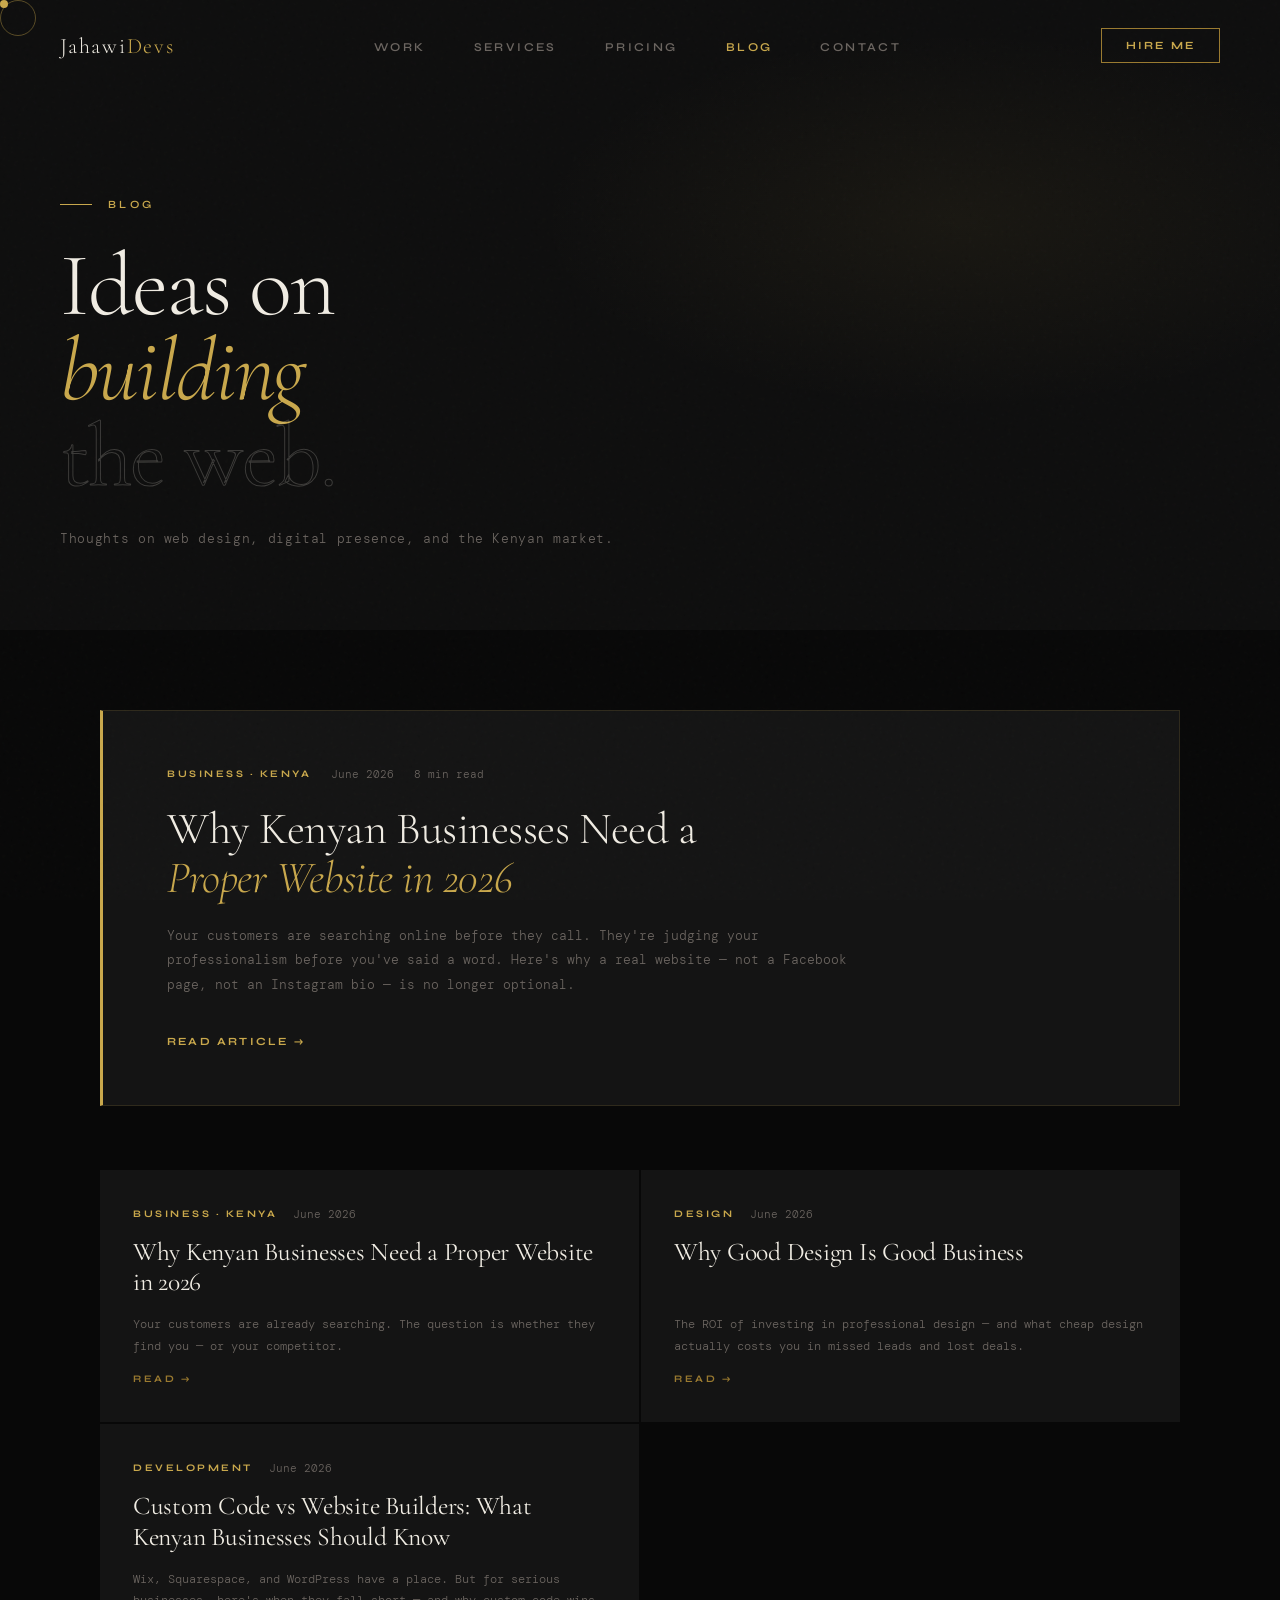
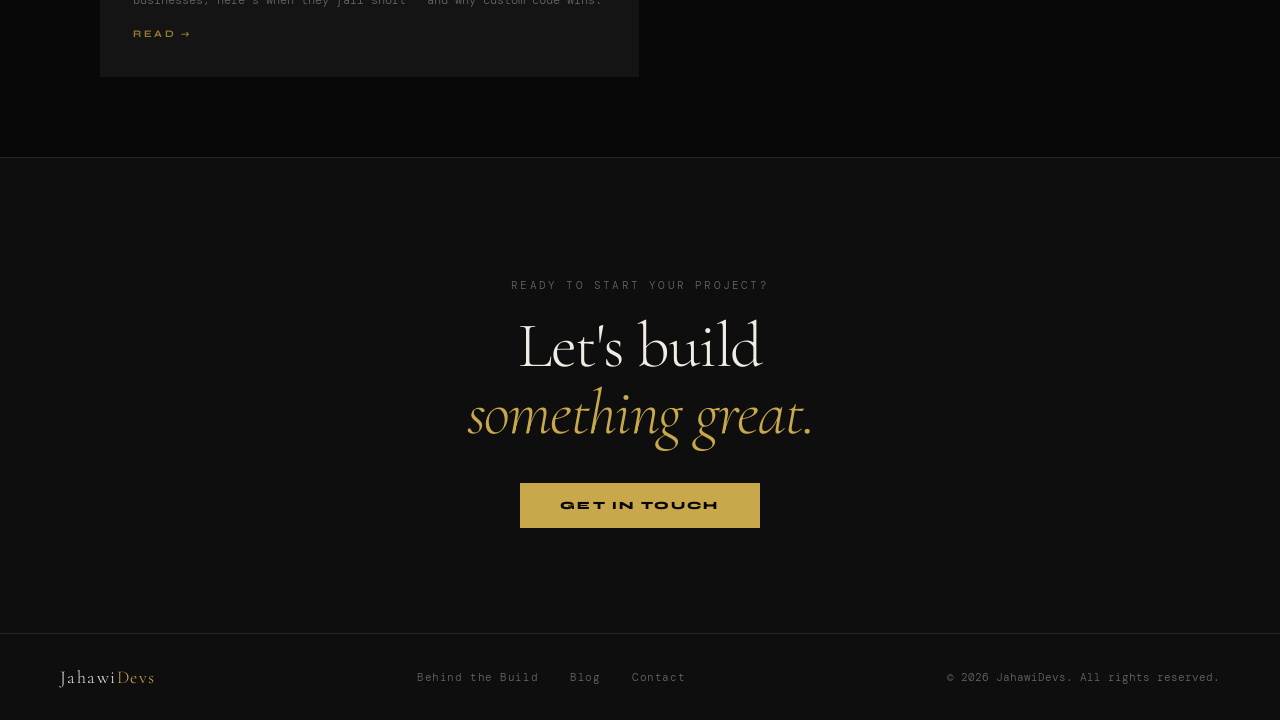
==== commit b41aea58: "upgrades to porfolio" ====
--- a/blog/index.html
+++ b/blog/index.html
@@ -1,130 +1,158 @@
 <!doctype html>
 <html lang="en">
-<head>
-  <meta charset="UTF-8" />
-  <meta name="viewport" content="width=device-width, initial-scale=1.0" />
-  <title>Blog — JahawiDevs | Web Design & Development Insights</title>
-  <meta name="description" content="Thoughts on web design, digital presence, and why Kenyan businesses need to take their online identity seriously." />
-  <meta property="og:title" content="Blog — JahawiDevs" />
-  <meta property="og:description" content="Thoughts on web design, digital presence, and building for the Kenyan market." />
-  <link rel="icon" type="image/svg+xml" href="../favicon.svg" />
-  <meta name="theme-color" content="#c9a84c" />
-  <link rel="preconnect" href="https://fonts.googleapis.com" />
-  <link rel="preconnect" href="https://fonts.gstatic.com" crossorigin />
-  <link href="https://fonts.googleapis.com/css2?family=Cormorant+Garamond:ital,wght@0,300;0,400;0,600;1,300;1,400&family=Syne:wght@400;600;700;800&family=DM+Mono:wght@300;400&display=swap" rel="stylesheet" />
-  <link rel="stylesheet" href="../style.css" />
-  <link rel="stylesheet" href="blog.css" />
-</head>
-<body>
-  <div class="cursor" id="cursor"></div>
-  <div class="cursor-ring" id="cursorRing"></div>
+  <head>
+    <meta charset="UTF-8" />
+    <meta name="viewport" content="width=device-width, initial-scale=1.0" />
+    <title>Blog — JahawiDevs | Web Design & Development Insights</title>
+    <meta
+      name="description"
+      content="Thoughts on web design, digital presence, and why Kenyan businesses need to take their online identity seriously."
+    />
+    <meta property="og:title" content="Blog — JahawiDevs" />
+    <meta
+      property="og:description"
+      content="Thoughts on web design, digital presence, and building for the Kenyan market."
+    />
+    <link rel="icon" type="image/svg+xml" href="../favicon.svg" />
+    <meta name="theme-color" content="#c9a84c" />
+    <link rel="preconnect" href="https://fonts.googleapis.com" />
+    <link rel="preconnect" href="https://fonts.gstatic.com" crossorigin />
+    <link
+      href="https://fonts.googleapis.com/css2?family=Cormorant+Garamond:ital,wght@0,300;0,400;0,600;1,300;1,400&family=Syne:wght@400;600;700;800&family=DM+Mono:wght@300;400&display=swap"
+      rel="stylesheet"
+    />
+    <link rel="stylesheet" href="../style.css" />
+    <link rel="stylesheet" href="blog.css" />
+  </head>
+  <body>
+    <div class="cursor" id="cursor"></div>
+    <div class="cursor-ring" id="cursorRing"></div>
+    <nav id="nav" class="scrolled">
+      <a href="../index.html" class="nav-logo">Jahawi<span>Devs</span></a>
+      <ul class="nav-links">
+        <li><a href="../index.html#work">Work</a></li>
+        <li><a href="../index.html#services">Services</a></li>
+        <li><a href="../index.html#pricing">Pricing</a></li>
+        <li><a href="index.html" style="color: var(--gold)">Blog</a></li>
+        <li><a href="../index.html#contact">Contact</a></li>
+      </ul>
+      <a href="../index.html#contact" class="nav-cta">Hire Me</a>
+      <button class="nav-hamburger" id="hamburger">
+        <span></span><span></span><span></span>
+      </button>
+    </nav>
+    <div class="nav-mobile-menu" id="mobileMenu">
+      <button class="nav-mobile-close" id="mobileClose">✕</button>
+      <a href="../index.html#work" class="mobile-link">Work</a>
+      <a href="../index.html#services" class="mobile-link">Services</a>
+      <a href="../index.html#pricing" class="mobile-link">Pricing</a>
+      <a href="index.html" class="mobile-link">Blog</a>
+      <a href="../index.html#contact" class="mobile-link">Contact</a>
+    </div>
 
-  <nav id="nav" class="scrolled">
-    <a href="../index.html" class="nav-logo">Jahawi<span>Devs</span></a>
-    <ul class="nav-links">
-      <li><a href="../index.html#work">Work</a></li>
-      <li><a href="../index.html#services">Services</a></li>
-      <li><a href="../index.html#pricing">Pricing</a></li>
-      <li><a href="index.html" style="color:var(--gold)">Blog</a></li>
-      <li><a href="../index.html#contact">Contact</a></li>
-    </ul>
-    <a href="../index.html#contact" class="nav-cta">Hire Me</a>
-    <button class="nav-hamburger" id="hamburger" aria-label="Open menu">
-      <span></span><span></span><span></span>
-    </button>
-  </nav>
+    <header class="blog-header">
+      <div class="blog-header-bg"></div>
+      <div class="blog-header-content">
+        <div class="section-label reveal" style="margin-bottom: 32px">
+          <span>Blog</span>
+        </div>
+        <h1 class="blog-header-title reveal">
+          Ideas on<br /><em>building</em><br /><span class="outline"
+            >the web.</span
+          >
+        </h1>
+        <p class="blog-header-sub reveal">
+          Thoughts on web design, digital presence, and the Kenyan market.
+        </p>
+      </div>
+    </header>
 
-  <div class="nav-mobile-menu" id="mobileMenu">
-    <button class="nav-mobile-close" id="mobileClose">✕</button>
-    <a href="../index.html#work" class="mobile-link">Work</a>
-    <a href="../index.html#services" class="mobile-link">Services</a>
-    <a href="../index.html#pricing" class="mobile-link">Pricing</a>
-    <a href="index.html" class="mobile-link">Blog</a>
-    <a href="../index.html#contact" class="mobile-link">Contact</a>
-  </div>
-
-  <header class="blog-header">
-    <div class="blog-header-bg"></div>
-    <div class="blog-header-content">
-      <div class="section-label reveal" style="margin-bottom:32px"><span>Blog</span></div>
-      <h1 class="blog-header-title reveal">
-        Ideas on<br /><em>building</em><br /><span class="outline">the web.</span>
-      </h1>
-      <p class="blog-header-sub reveal">Thoughts on web design, digital presence, and the Kenyan market.</p>
-    </div>
-  </header>
-
-  <main class="blog-main">
-    <!-- Featured post -->
-    <a href="kenyan-businesses-website-2026.html" class="blog-featured reveal">
-      <div class="blog-featured-meta">
-        <span class="blog-tag">Business · Kenya</span>
-        <span class="blog-date">June 2026</span>
-        <span class="blog-read-time">8 min read</span>
-      </div>
-      <h2 class="blog-featured-title">Why Kenyan Businesses Need a<br /><em>Proper Website in 2026</em></h2>
-      <p class="blog-featured-excerpt">Your customers are searching online before they call. They're judging your professionalism before you've said a word. Here's why a real website — not a Facebook page, not an Instagram bio — is no longer optional.</p>
-      <span class="blog-read-link">Read Article →</span>
-    </a>
-
-    <!-- Post grid -->
-    <div class="blog-grid">
-      <!-- Placeholder cards — add more articles here -->
-      <a href="kenyan-businesses-website-2026.html" class="blog-card reveal">
-        <div class="blog-card-meta">
+    <main class="blog-main">
+      <!-- Featured -->
+      <a
+        href="kenyan-businesses-website-2026.html"
+        class="blog-featured reveal"
+      >
+        <div class="blog-featured-meta">
           <span class="blog-tag">Business · Kenya</span>
           <span class="blog-date">June 2026</span>
+          <span class="blog-read-time">8 min read</span>
         </div>
-        <h3 class="blog-card-title">Why Kenyan Businesses Need a Proper Website in 2026</h3>
-        <p class="blog-card-excerpt">Your customers are already searching. The question is whether they find you — or your competitor.</p>
-        <span class="blog-card-link">Read →</span>
+        <h2 class="blog-featured-title">
+          Why Kenyan Businesses Need a<br /><em>Proper Website in 2026</em>
+        </h2>
+        <p class="blog-featured-excerpt">
+          Your customers are searching online before they call. They're judging
+          your professionalism before you've said a word. Here's why a real
+          website — not a Facebook page, not an Instagram bio — is no longer
+          optional.
+        </p>
+        <span class="blog-read-link">Read Article →</span>
       </a>
 
-      <div class="blog-card blog-card-coming reveal">
-        <div class="blog-card-meta">
-          <span class="blog-tag">Design</span>
-        </div>
-        <h3 class="blog-card-title">Why Good Design Is Good Business</h3>
-        <p class="blog-card-excerpt">The ROI of investing in professional design — and what cheap design actually costs you.</p>
-        <span class="blog-card-coming-label">Coming Soon</span>
+      <div class="blog-grid">
+        <a href="kenyan-businesses-website-2026.html" class="blog-card reveal">
+          <div class="blog-card-meta">
+            <span class="blog-tag">Business · Kenya</span
+            ><span class="blog-date">June 2026</span>
+          </div>
+          <h3 class="blog-card-title">
+            Why Kenyan Businesses Need a Proper Website in 2026
+          </h3>
+          <p class="blog-card-excerpt">
+            Your customers are already searching. The question is whether they
+            find you — or your competitor.
+          </p>
+          <span class="blog-card-link">Read →</span>
+        </a>
+
+        <a href="good-design-good-business.html" class="blog-card reveal">
+          <div class="blog-card-meta">
+            <span class="blog-tag">Design</span
+            ><span class="blog-date">June 2026</span>
+          </div>
+          <h3 class="blog-card-title">Why Good Design Is Good Business</h3>
+          <p class="blog-card-excerpt">
+            The ROI of investing in professional design — and what cheap design
+            actually costs you in missed leads and lost deals.
+          </p>
+          <span class="blog-card-link">Read →</span>
+        </a>
+
+        <a href="custom-code-vs-website-builders.html" class="blog-card reveal">
+          <div class="blog-card-meta">
+            <span class="blog-tag">Development</span
+            ><span class="blog-date">June 2026</span>
+          </div>
+          <h3 class="blog-card-title">
+            Custom Code vs Website Builders: What Kenyan Businesses Should Know
+          </h3>
+          <p class="blog-card-excerpt">
+            Wix, Squarespace, and WordPress have a place. But for serious
+            businesses, here's when they fall short — and why custom code wins.
+          </p>
+          <span class="blog-card-link">Read →</span>
+        </a>
       </div>
+    </main>
 
-      <div class="blog-card blog-card-coming reveal">
-        <div class="blog-card-meta">
-          <span class="blog-tag">Development</span>
-        </div>
-        <h3 class="blog-card-title">Custom Code vs Website Builders: What Kenyan Businesses Should Know</h3>
-        <p class="blog-card-excerpt">Wix, Squarespace, and WordPress have a place. But for serious businesses, here's when they fall short.</p>
-        <span class="blog-card-coming-label">Coming Soon</span>
-      </div>
+    <section class="blog-cta reveal">
+      <p class="blog-cta-eyebrow">Ready to start your project?</p>
+      <h2 class="blog-cta-heading">
+        Let's build<br /><em>something great.</em>
+      </h2>
+      <a href="../index.html#contact" class="btn-primary">Get in Touch</a>
+    </section>
 
-      <div class="blog-card blog-card-coming reveal">
-        <div class="blog-card-meta">
-          <span class="blog-tag">SEO</span>
-        </div>
-        <h3 class="blog-card-title">How to Get Your Nairobi Business Found on Google</h3>
-        <p class="blog-card-excerpt">Local SEO isn't complicated. Most businesses just don't do the basics. Here's the full checklist.</p>
-        <span class="blog-card-coming-label">Coming Soon</span>
-      </div>
-    </div>
-  </main>
-
-  <section class="blog-cta reveal">
-    <p class="blog-cta-eyebrow">Ready to start your project?</p>
-    <h2 class="blog-cta-heading">Let's build<br /><em>something great.</em></h2>
-    <a href="../index.html#contact" class="btn-primary">Get in Touch</a>
-  </section>
-
-  <footer>
-    <a href="../index.html" class="footer-logo">Jahawi<span>Devs</span></a>
-    <nav class="footer-nav">
-      <a href="../case-studies/divine-favour.html">Case Studies</a>
-      <a href="index.html">Blog</a>
-      <a href="../index.html#contact">Contact</a>
-    </nav>
-    <p class="footer-copy">© 2026 JahawiDevs. All rights reserved.</p>
-  </footer>
-
-  <script src="../script.js"></script>
-</body>
+    <footer>
+      <a href="../index.html" class="footer-logo">Jahawi<span>Devs</span></a>
+      <nav class="footer-nav">
+        <a href="../case-studies/divine-favour.html">Behind the Build</a>
+        <a href="index.html">Blog</a>
+        <a href="../index.html#contact">Contact</a>
+      </nav>
+      <p class="footer-copy">© 2026 JahawiDevs. All rights reserved.</p>
+    </footer>
+    <script src="../script.js"></script>
+  </body>
 </html>
--- a/style.css
+++ b/style.css
@@ -213,7 +213,7 @@
   min-height: 100vh;
   display: flex;
   align-items: center;
-  padding: 120px 60px 0;
+  padding: 0 60px;
   position: relative;
   overflow: hidden;
 }
@@ -589,97 +589,142 @@
   color: var(--muted);
   font-weight: 300;
 }
+
 /* ─── PROJECT CARDS ─── */
 .projects-grid {
-  display: flex;
-  flex-direction: column;
+  display: grid;
+  grid-template-columns: 1fr 1fr;
   gap: 2px;
+}
+
+/* First card spans full width */
+.projects-grid .project-card:first-child {
+  grid-column: span 2;
+  flex-direction: row;
+}
+.projects-grid .project-card:first-child .project-image {
+  flex: 0 0 58%;
+  aspect-ratio: auto;
+  height: 100%;
+  min-height: 420px;
+}
+.projects-grid .project-card:first-child .project-meta {
+  flex: 1;
+  padding: 48px 48px;
+  justify-content: space-between;
 }
 
 .project-card {
   background: var(--surface);
+  display: flex;
+  flex-direction: column;
   overflow: hidden;
   transition: background 0.3s;
+}
+.project-card:hover {
+  background: #181818;
+}
+
+/* Image area */
+.project-image-link {
+  display: block;
+  overflow: hidden;
   cursor: none;
 }
-.project-card:not(.project-cta):hover {
-  background: #181818;
-}
-.project-card:not(.project-cta) {
-  border-left: 2px solid transparent;
-  transition:
-    background 0.3s,
-    border-color 0.3s;
-}
-.project-card:not(.project-cta):first-child {
-  border-left-color: var(--gold);
-}
-.project-card:not(.project-cta):hover {
-  border-left-color: var(--gold);
-}
-
-.project-card-inner {
-  display: grid;
-  grid-template-columns: 1fr 1.4fr 1fr auto;
-  gap: 40px;
-  align-items: start;
-  padding: 48px 48px;
-}
-
-.project-col-main {
+.project-image {
+  position: relative;
+  aspect-ratio: 16/10;
+  overflow: hidden;
+}
+.project-image img {
+  width: 100%;
+  height: 100%;
+  object-fit: cover;
+  object-position: top;
+  display: block;
+  transition: transform 0.6s cubic-bezier(0.16, 1, 0.3, 1);
+}
+.project-card:hover .project-image img {
+  transform: scale(1.04);
+}
+
+/* Overlay on image hover */
+.project-image-overlay {
+  position: absolute;
+  inset: 0;
+  background: rgba(8, 8, 8, 0.55);
+  display: flex;
+  align-items: center;
+  justify-content: center;
+  opacity: 0;
+  transition: opacity 0.35s ease;
+}
+.project-card:hover .project-image-overlay {
+  opacity: 1;
+}
+.view-label {
+  font-size: 11px;
+  font-weight: 700;
+  letter-spacing: 0.3em;
+  text-transform: uppercase;
+  color: var(--gold);
+  border: 1px solid rgba(201, 168, 76, 0.5);
+  padding: 10px 24px;
+  backdrop-filter: blur(4px);
+}
+
+/* Meta area */
+.project-meta {
+  padding: 32px 32px 28px;
   display: flex;
   flex-direction: column;
   gap: 16px;
+  border-top: 1px solid var(--border);
+  flex: 1;
+}
+.project-meta-top {
+  display: flex;
+  align-items: center;
+  justify-content: space-between;
 }
 .project-tag {
   font-size: 10px;
-  font-weight: 700;
-  letter-spacing: 0.3em;
-  text-transform: uppercase;
-  color: var(--gold);
+  font-weight: 600;
+  letter-spacing: 0.25em;
+  text-transform: uppercase;
+  color: var(--gold);
+}
+.project-num {
+  font-family: "DM Mono", monospace;
+  font-size: 11px;
+  color: var(--muted);
+  font-weight: 300;
 }
 .project-title {
   font-family: "Cormorant Garamond", serif;
-  font-size: clamp(28px, 2.5vw, 40px);
-  font-weight: 300;
+  font-size: clamp(26px, 2.5vw, 36px);
+  font-weight: 400;
   line-height: 1.05;
   letter-spacing: -0.01em;
   color: var(--white);
 }
-
-.project-col-desc {
-  padding-top: 4px;
-}
 .project-desc {
   font-family: "DM Mono", monospace;
   font-size: 12px;
   color: var(--muted);
-  line-height: 1.9;
-  font-weight: 300;
-  margin: 0;
-}
-
-.project-col-meta {
-  padding-top: 4px;
-  display: flex;
-  flex-direction: column;
-  gap: 16px;
-}
-.project-tags-row {
-  display: flex;
-  gap: 8px;
-  flex-wrap: wrap;
-}
-.project-tech-tag {
-  font-family: "DM Mono", monospace;
-  font-size: 11px;
-  color: var(--gold);
-  border: 1px solid var(--gold-dim);
-  padding: 4px 10px;
-  font-weight: 300;
-  letter-spacing: 0.05em;
-}
-.project-live-link {
+  line-height: 1.8;
+  font-weight: 300;
+  flex: 1;
+}
+.project-footer {
+  margin-top: auto;
+  padding-top: 20px;
+  border-top: 1px solid var(--border);
+}
+.project-link {
+  display: flex;
+  align-items: center;
+  justify-content: space-between;
   font-family: "DM Mono", monospace;
   font-size: 11px;
   color: var(--muted);
@@ -689,44 +734,15 @@
   transition: color 0.3s;
   cursor: none;
 }
-.project-live-link:hover {
-  color: var(--gold);
-}
-
-.project-col-cta {
-  display: flex;
-  flex-direction: column;
-  align-items: flex-end;
-  justify-content: space-between;
-  height: 100%;
-  gap: 32px;
-  min-height: 120px;
-}
-.project-num {
-  font-family: "DM Mono", monospace;
-  font-size: 11px;
-  color: var(--muted);
-  font-weight: 300;
-}
-.project-cs-btn {
-  display: inline-block;
-  font-family: "Syne", sans-serif;
-  font-size: 10px;
-  font-weight: 700;
-  letter-spacing: 0.2em;
-  text-transform: uppercase;
-  color: var(--gold);
-  text-decoration: none;
-  border: 1px solid var(--gold-dim);
-  padding: 10px 20px;
-  white-space: nowrap;
-  transition: all 0.3s;
-  cursor: none;
-}
-.project-cs-btn:hover {
-  background: var(--gold);
-  color: var(--black);
-  border-color: var(--gold);
+.project-link:hover {
+  color: var(--gold);
+}
+.project-link-arrow {
+  font-size: 16px;
+  transition: transform 0.3s;
+}
+.project-link:hover .project-link-arrow {
+  transform: translate(4px, -4px);
 }
 
 /* CTA card */
@@ -735,7 +751,7 @@
   display: flex;
   align-items: center;
   justify-content: center;
-  min-height: 160px;
+  min-height: 360px;
   border: 1px solid var(--border);
   cursor: none;
   transition:
@@ -748,15 +764,15 @@
 }
 .project-cta-inner {
   text-align: center;
-  padding: 40px;
+  padding: 48px 40px;
   display: flex;
   flex-direction: column;
   align-items: center;
-  gap: 16px;
+  gap: 20px;
 }
 .project-cta-icon {
   font-family: "Cormorant Garamond", serif;
-  font-size: 48px;
+  font-size: 72px;
   font-weight: 300;
   color: var(--border);
   line-height: 1;
@@ -767,7 +783,7 @@
 }
 .project-cta-text {
   font-family: "Cormorant Garamond", serif;
-  font-size: 24px;
+  font-size: 28px;
   font-weight: 300;
   color: var(--muted);
   line-height: 1.2;
@@ -789,6 +805,7 @@
   padding: 10px 24px;
   transition: all 0.3s;
   cursor: none;
+  margin-top: 8px;
 }
 .project-cta-btn:hover {
   background: var(--gold);
@@ -796,34 +813,6 @@
   border-color: var(--gold);
 }
 
-/* Responsive */
-@media (max-width: 1100px) {
-  .project-card-inner {
-    grid-template-columns: 1fr 1fr;
-    gap: 32px;
-  }
-  .project-col-cta {
-    grid-column: span 2;
-    flex-direction: row;
-    align-items: center;
-    min-height: auto;
-    justify-content: space-between;
-  }
-}
-@media (max-width: 700px) {
-  .project-card-inner {
-    grid-template-columns: 1fr;
-    padding: 32px 28px;
-    gap: 24px;
-  }
-  .project-col-cta {
-    grid-column: span 1;
-    flex-direction: row;
-    align-items: center;
-    min-height: auto;
-    justify-content: space-between;
-  }
-}
 /* ─── PROCESS ─── */
 .process {
   background: var(--black);
@@ -1712,3 +1701,107 @@
     gap: 12px;
   }
 }
+
+/* ─── ABOUT ME (personal story + photo) ─── */
+.about-me {
+  background: var(--black);
+  padding: 120px 60px;
+}
+.about-me-grid {
+  display: grid;
+  grid-template-columns: 420px 1fr;
+  gap: 80px;
+  align-items: center;
+}
+.about-me-photo-frame {
+  position: relative;
+  display: inline-block;
+  width: 100%;
+}
+.about-me-photo-frame img {
+  width: 100%;
+  display: block;
+  aspect-ratio: 3/4;
+  object-fit: cover;
+  object-position: top;
+  border: 1px solid var(--border);
+  position: relative;
+  z-index: 2;
+}
+.about-me-photo-accent {
+  position: absolute;
+  bottom: -16px;
+  right: -16px;
+  width: 100%;
+  height: 100%;
+  border: 1px solid var(--gold-dim);
+  z-index: 1;
+  pointer-events: none;
+}
+.about-me-heading {
+  font-family: "Cormorant Garamond", serif;
+  font-size: clamp(38px, 4vw, 60px);
+  font-weight: 300;
+  line-height: 1.05;
+  letter-spacing: -0.02em;
+  margin-bottom: 36px;
+}
+.about-me-heading em {
+  font-style: italic;
+  color: var(--gold);
+}
+.about-me-body p {
+  font-family: "DM Mono", monospace;
+  font-size: 14px;
+  font-weight: 300;
+  color: var(--muted);
+  line-height: 1.9;
+  margin-bottom: 20px;
+}
+.about-me-body p strong {
+  color: var(--white);
+  font-weight: 400;
+}
+
+/* ─── PROJECT IMAGE NO LINK (Direct Tyres — no live URL) ─── */
+.project-image-no-link {
+  position: relative;
+  aspect-ratio: 16/10;
+  overflow: hidden;
+  display: block;
+}
+.project-image-no-link img {
+  width: 100%;
+  height: 100%;
+  object-fit: cover;
+  object-position: top;
+  display: block;
+  transition: transform 0.6s cubic-bezier(0.16, 1, 0.3, 1);
+}
+.project-card:hover .project-image-no-link img {
+  transform: scale(1.04);
+}
+
+/* ─── DISABLE CURSOR ON TOUCH / MOBILE ─── */
+@media (hover: none) and (pointer: coarse) {
+  .cursor,
+  .cursor-ring {
+    display: none !important;
+  }
+  body {
+    cursor: auto;
+  }
+  a,
+  button {
+    cursor: pointer;
+  }
+}
+@media (max-width: 900px) {
+  .about-me-grid {
+    grid-template-columns: 1fr;
+    gap: 48px;
+  }
+  .about-me-photo-frame {
+    max-width: 320px;
+  }
+}
--- a/blog/blog.css
+++ b/blog/blog.css
@@ -12,8 +12,11 @@
 .blog-header-bg {
   position: absolute;
   inset: 0;
-  background:
-    radial-gradient(ellipse 55% 50% at 75% 35%, rgba(201,168,76,0.06) 0%, transparent 60%);
+  background: radial-gradient(
+    ellipse 55% 50% at 75% 35%,
+    rgba(201, 168, 76, 0.06) 0%,
+    transparent 60%
+  );
 }
 .blog-header-content {
   position: relative;
@@ -33,7 +36,7 @@
   color: var(--gold);
 }
 .blog-header-title .outline {
-  -webkit-text-stroke: 1px rgba(240,236,227,0.2);
+  -webkit-text-stroke: 1px rgba(240, 236, 227, 0.2);
   color: transparent;
 }
 .blog-header-sub {
@@ -53,7 +56,8 @@
   text-transform: uppercase;
   color: var(--gold);
 }
-.blog-date, .blog-read-time {
+.blog-date,
+.blog-read-time {
   font-family: "DM Mono", monospace;
   font-size: 11px;
   color: var(--muted);
@@ -76,12 +80,14 @@
   border: 1px solid var(--border);
   border-left: 3px solid var(--gold);
   margin-bottom: 64px;
-  transition: background 0.3s, border-color 0.3s;
+  transition:
+    background 0.3s,
+    border-color 0.3s;
   cursor: none;
 }
 .blog-featured:hover {
   background: #181818;
-  border-color: rgba(201,168,76,0.4);
+  border-color: rgba(201, 168, 76, 0.4);
   border-left-color: var(--gold-light);
 }
 .blog-featured-meta {
@@ -138,7 +144,9 @@
   padding: 36px 32px;
   text-decoration: none;
   border: 1px solid transparent;
-  transition: background 0.3s, border-color 0.3s;
+  transition:
+    background 0.3s,
+    border-color 0.3s;
   cursor: none;
 }
 .blog-card:not(.blog-card-coming):hover {
@@ -179,7 +187,9 @@
   margin-top: auto;
   transition: color 0.3s;
 }
-.blog-card:hover .blog-card-link { color: var(--gold); }
+.blog-card:hover .blog-card-link {
+  color: var(--gold);
+}
 .blog-card-coming-label {
   font-size: 10px;
   font-weight: 700;
@@ -239,7 +249,9 @@
   margin-bottom: 40px;
   transition: color 0.3s;
 }
-.article-back:hover { color: var(--gold); }
+.article-back:hover {
+  color: var(--gold);
+}
 .article-meta {
   display: flex;
   align-items: center;
@@ -282,7 +294,10 @@
   padding-top: 32px;
   border-top: 1px solid var(--border);
 }
-.article-body h2 em { font-style: italic; color: var(--gold); }
+.article-body h2 em {
+  font-style: italic;
+  color: var(--gold);
+}
 .article-body p {
   font-family: "DM Mono", monospace;
   font-size: 14px;
@@ -291,8 +306,12 @@
   line-height: 2;
   margin-bottom: 24px;
 }
-.article-body p strong { color: var(--white); font-weight: 400; }
-.article-body ul, .article-body ol {
+.article-body p strong {
+  color: var(--white);
+  font-weight: 400;
+}
+.article-body ul,
+.article-body ol {
   list-style: none;
   margin: 0 0 32px;
   padding: 0;
@@ -330,13 +349,27 @@
 
 /* Responsive */
 @media (max-width: 900px) {
-  .blog-header { padding: 120px 28px 60px; }
-  .blog-main { padding: 60px 28px; }
-  .blog-featured { padding: 36px 32px; }
-  .blog-grid { grid-template-columns: 1fr; }
-  .blog-cta { padding: 80px 28px; }
-  .article-header { padding: 120px 28px 60px; }
-  .article-body { padding: 60px 28px 80px; }
+  .blog-header {
+    padding: 120px 28px 60px;
+  }
+  .blog-main {
+    padding: 60px 28px;
+  }
+  .blog-featured {
+    padding: 36px 32px;
+  }
+  .blog-grid {
+    grid-template-columns: 1fr;
+  }
+  .blog-cta {
+    padding: 80px 28px;
+  }
+  .article-header {
+    padding: 120px 28px 60px;
+  }
+  .article-body {
+    padding: 60px 28px 80px;
+  }
 }
 
 /* Article footer */
@@ -384,3 +417,172 @@
     align-items: flex-start;
   }
 }
+
+/* ─── ARTICLE FONT & COLOUR FIX ─── */
+/* Make article body text bright and readable */
+.article-body p {
+  font-family: "Syne", sans-serif !important;
+  font-size: 17px !important;
+  font-weight: 400 !important;
+  color: rgba(240, 236, 227, 0.88) !important;
+  line-height: 1.85 !important;
+  margin-bottom: 28px !important;
+  letter-spacing: 0.01em !important;
+}
+.article-body h2 {
+  font-family: "Cormorant Garamond", serif !important;
+  font-size: clamp(26px, 2.8vw, 40px) !important;
+  font-weight: 400 !important;
+  color: var(--white) !important;
+  margin: 56px 0 20px !important;
+  letter-spacing: -0.01em !important;
+  line-height: 1.1 !important;
+}
+.article-lead {
+  font-family: "Cormorant Garamond", serif !important;
+  font-size: clamp(22px, 2.5vw, 32px) !important;
+  font-weight: 300 !important;
+  color: var(--white) !important;
+  line-height: 1.5 !important;
+  font-style: italic !important;
+  margin-bottom: 52px !important;
+  padding-bottom: 52px !important;
+  border-bottom: 1px solid var(--border) !important;
+}
+.article-layout {
+  display: grid;
+  grid-template-columns: 1fr 260px;
+  gap: 72px;
+  padding: 80px 60px;
+  background: var(--black);
+  align-items: start;
+  max-width: 1200px;
+  margin: 0 auto;
+}
+.article-header {
+  padding: 140px 60px 72px;
+  background: var(--deep);
+  border-bottom: 1px solid var(--border);
+}
+.article-header-inner {
+  max-width: 820px;
+}
+.article-back {
+  display: inline-block;
+  font-family: "DM Mono", monospace;
+  font-size: 11px;
+  color: var(--muted);
+  text-decoration: none;
+  font-weight: 300;
+  letter-spacing: 0.1em;
+  margin-bottom: 36px;
+  transition: color 0.3s;
+}
+.article-back:hover {
+  color: var(--gold);
+}
+.article-meta-row {
+  display: flex;
+  align-items: center;
+  gap: 20px;
+  margin-bottom: 28px;
+}
+.article-title {
+  font-family: "Cormorant Garamond", serif;
+  font-size: clamp(44px, 6vw, 80px);
+  font-weight: 300;
+  line-height: 0.97;
+  letter-spacing: -0.02em;
+  margin-bottom: 24px;
+  color: var(--white);
+}
+.article-title em {
+  font-style: italic;
+  color: var(--gold);
+}
+.article-byline {
+  font-family: "DM Mono", monospace;
+  font-size: 12px;
+  color: var(--muted);
+  font-weight: 300;
+}
+.article-byline strong {
+  color: var(--gold);
+  font-weight: 400;
+}
+.article-cta-block {
+  background: var(--surface);
+  border: 1px solid var(--border);
+  padding: 40px;
+  margin-top: 48px;
+  text-align: center;
+}
+.article-cta-block p {
+  font-family: "Cormorant Garamond", serif !important;
+  font-size: 24px !important;
+  font-weight: 300 !important;
+  color: var(--white) !important;
+  margin-bottom: 24px !important;
+  font-style: italic !important;
+  border: none !important;
+  padding: 0 !important;
+}
+.article-sidebar {
+  position: sticky;
+  top: 100px;
+  border: 1px solid var(--border);
+  padding: 32px 28px;
+  background: var(--surface);
+  display: flex;
+  flex-direction: column;
+  gap: 20px;
+}
+.sidebar-block {
+  display: flex;
+  flex-direction: column;
+  gap: 6px;
+}
+.sidebar-label {
+  font-size: 9px;
+  font-weight: 700;
+  letter-spacing: 0.3em;
+  text-transform: uppercase;
+  color: var(--muted);
+}
+.sidebar-value {
+  font-family: "Cormorant Garamond", serif;
+  font-size: 18px;
+  font-weight: 400;
+  color: var(--white);
+}
+.sidebar-divider {
+  height: 1px;
+  background: var(--border);
+}
+.sidebar-link {
+  font-family: "DM Mono", monospace;
+  font-size: 12px;
+  color: var(--gold);
+  text-decoration: none;
+  font-weight: 300;
+  display: block;
+  transition: color 0.3s;
+  line-height: 1.5;
+}
+.sidebar-link:hover {
+  color: var(--gold-light);
+}
+
+@media (max-width: 900px) {
+  .article-layout {
+    grid-template-columns: 1fr;
+    gap: 40px;
+    padding: 60px 28px;
+  }
+  .article-sidebar {
+    position: static;
+  }
+  .article-header {
+    padding: 120px 28px 60px;
+  }
+}
